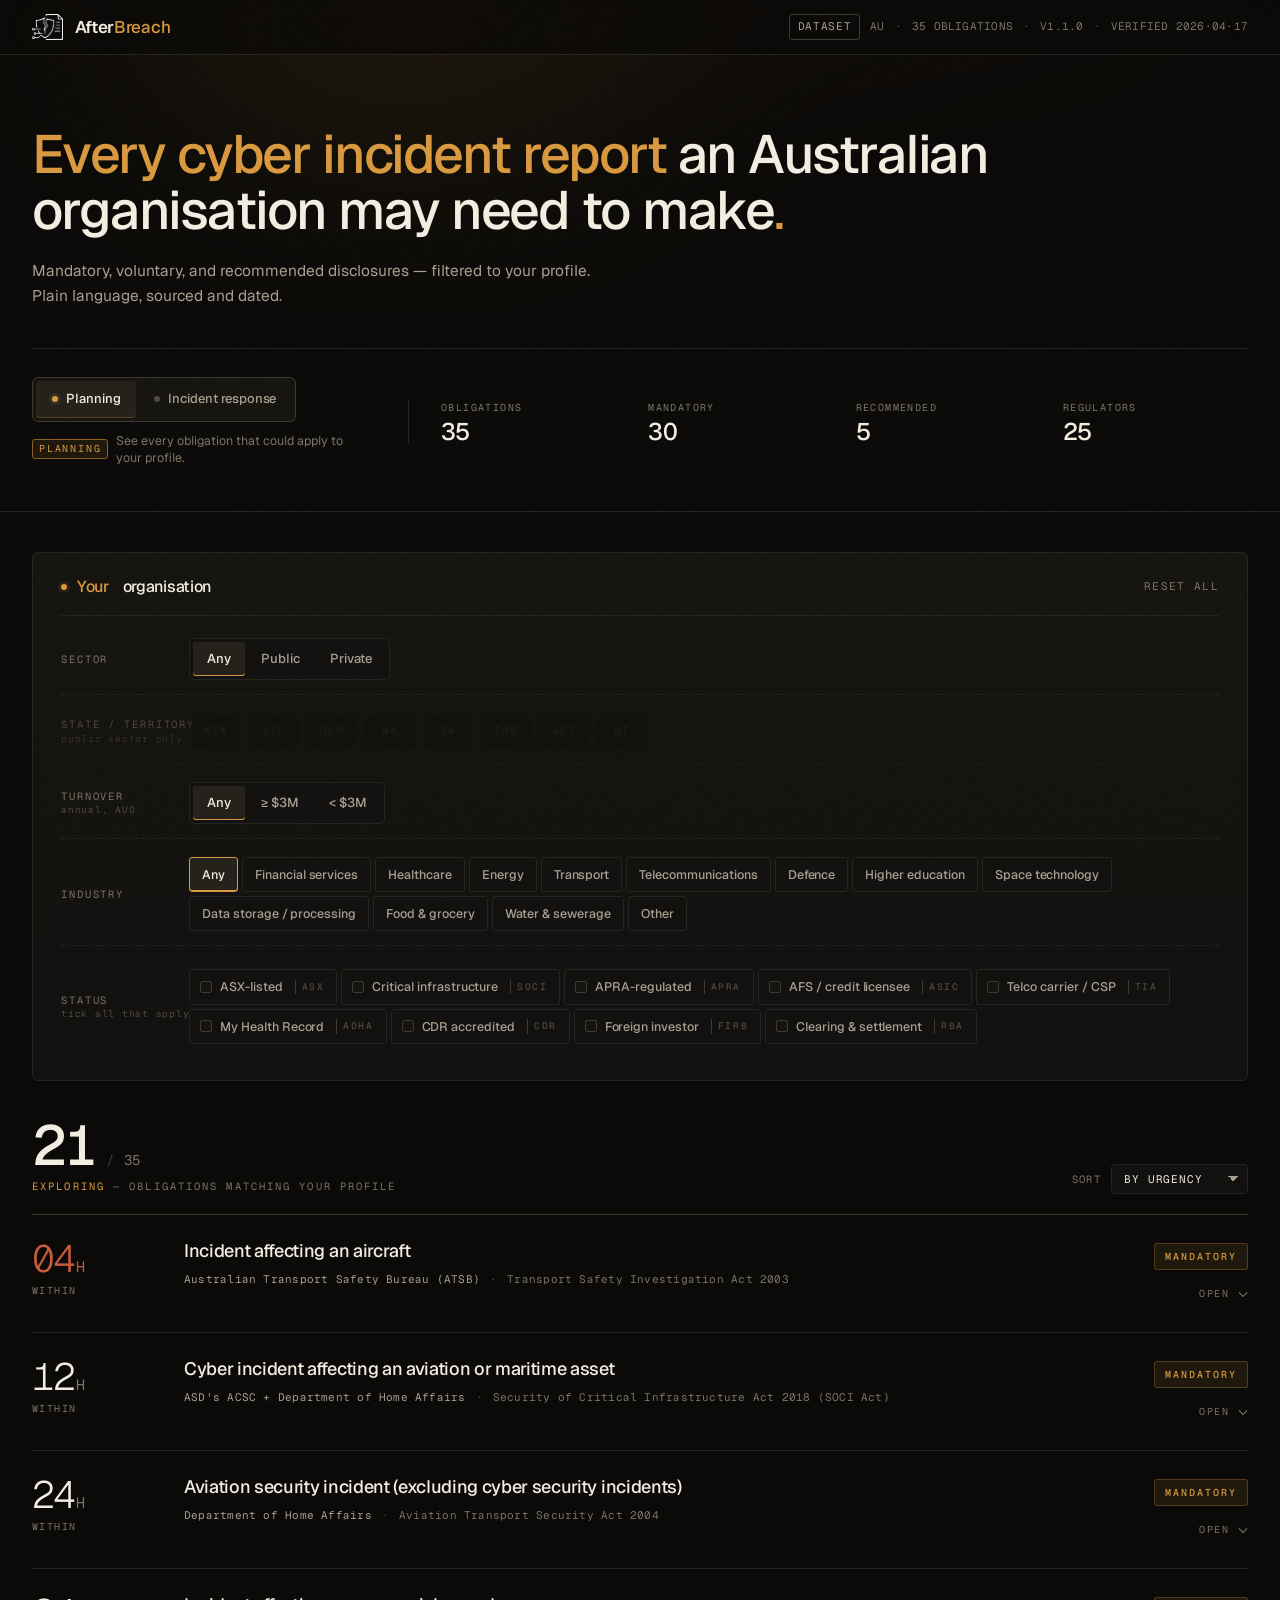
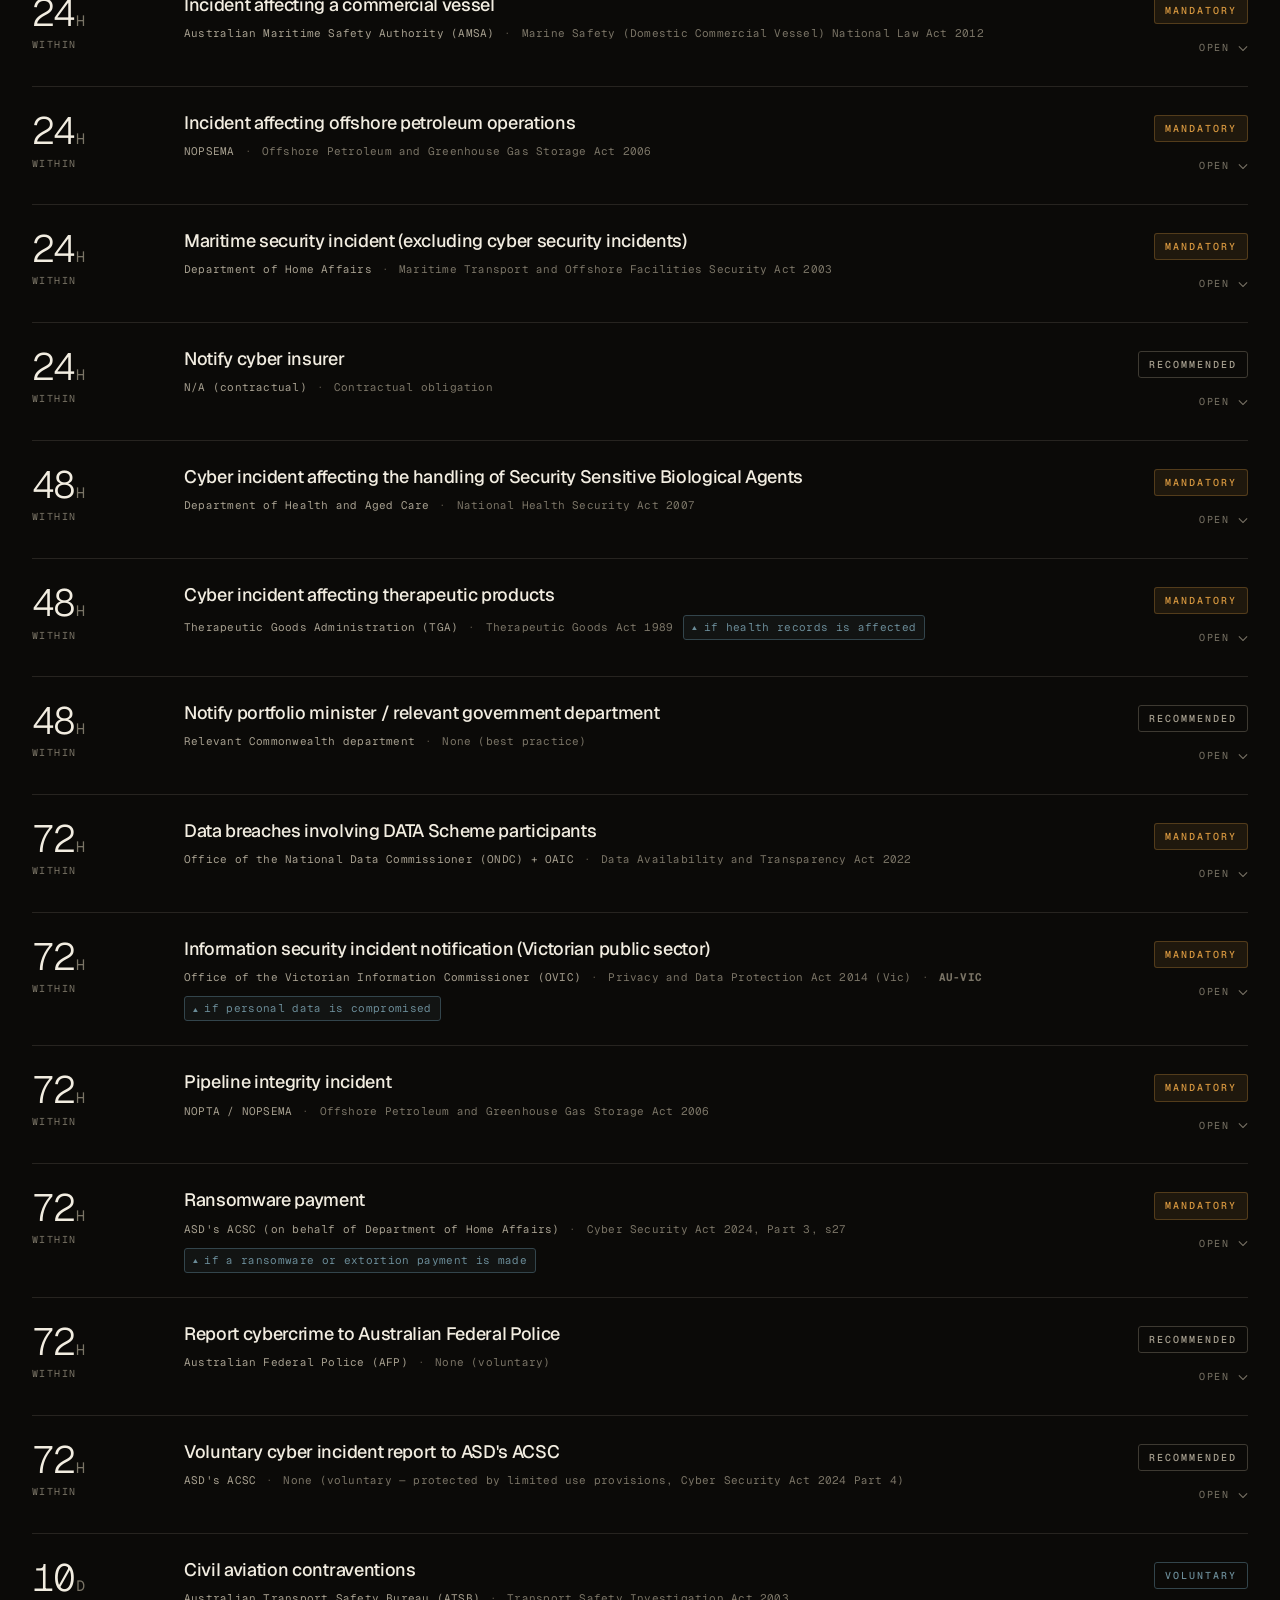
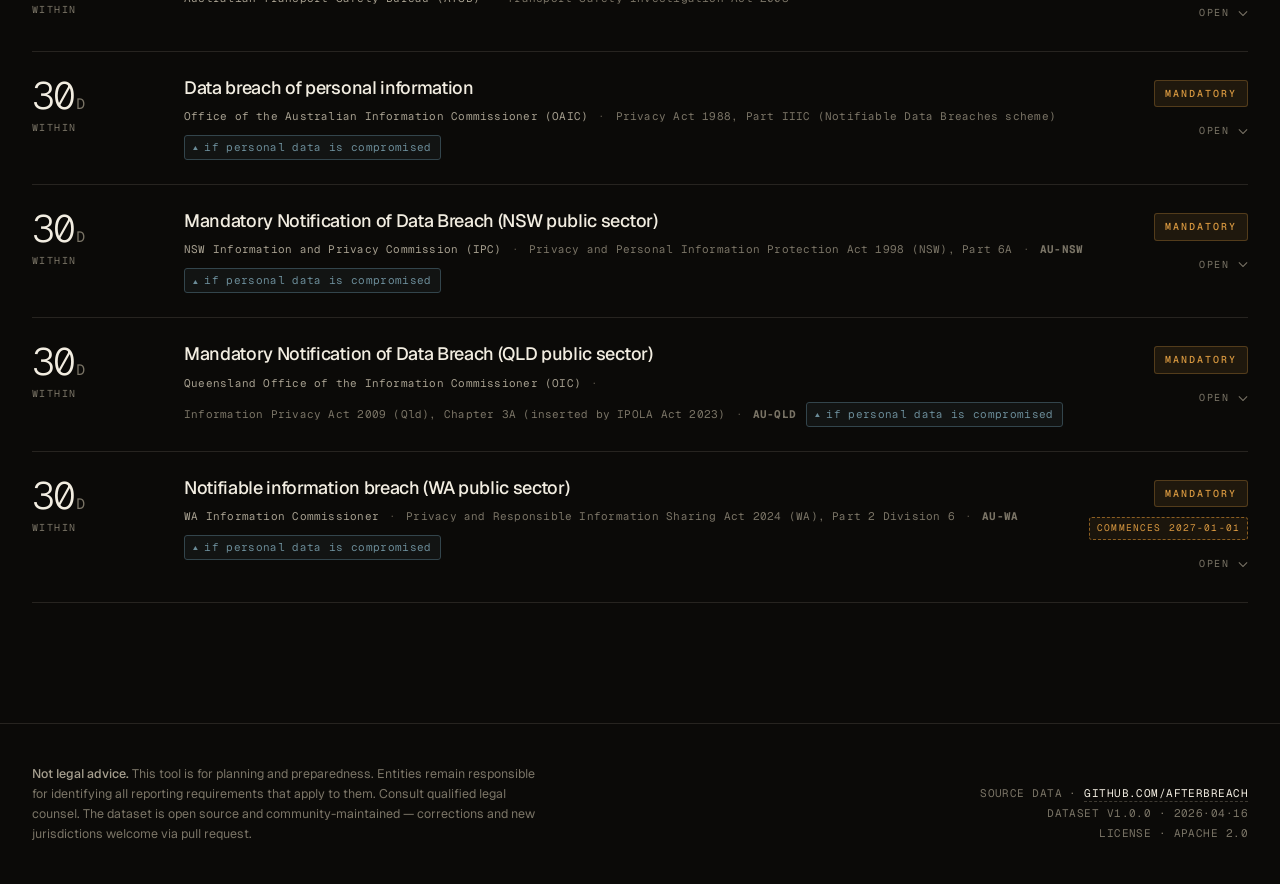
==== web/australia/index.html @ 57d8c9fa "Restructure web/ for Vercel + route / to /australia - Move tool into web/australia/ — first jurisdic" ====
<!DOCTYPE html>
<html lang="en-AU">
<head>
    <meta charset="UTF-8">
    <meta name="viewport" content="width=device-width, initial-scale=1, shrink-to-fit=no">
    <meta name="color-scheme" content="dark">
    <title>AfterBreach — Cyber incident reporting obligations (AU)</title>
    <meta name="description" content="Every cyber incident disclosure an Australian organisation may need to make. Mandatory, voluntary, and recommended reporting obligations — filtered to your profile.">

    <link rel="preconnect" href="https://fonts.googleapis.com">
    <link rel="preconnect" href="https://fonts.gstatic.com" crossorigin>
    <link href="https://fonts.googleapis.com/css2?family=Geist:wght@300..700&family=Geist+Mono:wght@300..600&display=swap" rel="stylesheet">
    <link rel="stylesheet" href="styles.css">
</head>
<body>

<div class="atmosphere" aria-hidden="true"></div>
<div class="grain" aria-hidden="true"></div>

<!-- ================= TOPBAR ================= -->
<header class="topbar">
    <div class="topbar-inner">
        <a href="/" class="brand" aria-label="AfterBreach home">
            <img src="../AfterBreach_Logo.svg" alt="" class="brand-mark">
            <span class="brand-word">After<i>Breach</i></span>
        </a>
        <div class="topbar-meta" aria-label="Dataset information">
            <span class="chip">DATASET</span>
            <span>AU</span>
            <span class="dot">·</span>
            <span><span id="topbar-count">—</span> OBLIGATIONS</span>
            <span class="dot">·</span>
            <span id="topbar-version">—</span>
            <span class="dot">·</span>
            <span>VERIFIED <span id="topbar-date">—</span></span>
        </div>
    </div>
</header>

<!-- ================= HERO ================= -->
<section class="hero">
    <div class="hero-inner">
        <h1 class="hero-title">
            <span class="accent">Every cyber incident report</span> an Australian organisation may need to make<span class="full-stop">.</span>
        </h1>

        <p class="hero-sub">
            Mandatory, voluntary, and recommended disclosures — filtered to your profile. Plain language, sourced and dated.
        </p>

        <div class="hero-bar">
            <div class="mode-cluster">
                <div class="mode-toggle" role="tablist" aria-label="Usage mode">
                    <button class="mode-btn is-active" role="tab" aria-selected="true" data-mode="plan">
                        <span class="mode-dot"></span> Planning
                    </button>
                    <button class="mode-btn" role="tab" aria-selected="false" data-mode="incident">
                        <span class="mode-dot"></span> Incident response
                    </button>
                </div>
                <p class="mode-caption" id="mode-caption">
                    <span class="mode-caption-label">Planning</span>
                    <span class="mode-caption-text">See every obligation that could apply to your profile.</span>
                </p>
            </div>

            <dl class="stat-strip">
                <div class="stat">
                    <dt class="stat-label">Obligations</dt>
                    <dd class="stat-value" id="sum-total">—</dd>
                </div>
                <div class="stat">
                    <dt class="stat-label">Mandatory</dt>
                    <dd class="stat-value" id="sum-mandatory">—</dd>
                </div>
                <div class="stat">
                    <dt class="stat-label">Recommended</dt>
                    <dd class="stat-value" id="sum-recommended">—</dd>
                </div>
                <div class="stat">
                    <dt class="stat-label">Regulators</dt>
                    <dd class="stat-value" id="sum-regulators">—</dd>
                </div>
            </dl>
        </div>
    </div>
</section>

<!-- ================= PAGE (selector above, results below) ================= -->
<main class="page">

    <!-- Selector -->
    <section class="selector" aria-label="Organisation profile selector">

        <header class="selector-head">
            <h2 class="selector-title"><span class="accent">Your</span>&nbsp;organisation</h2>
            <button class="reset-link" id="reset-btn" type="button">Reset all</button>
        </header>

        <div class="filter-row" data-filter="sector">
            <div class="filter-label">Sector</div>
            <div class="filter-controls">
                <div class="segmented" role="radiogroup" aria-label="Sector">
                    <button class="seg" data-field="sector" data-value="any" role="radio" aria-checked="true">Any</button>
                    <button class="seg" data-field="sector" data-value="public" role="radio" aria-checked="false">Public</button>
                    <button class="seg" data-field="sector" data-value="private" role="radio" aria-checked="false">Private</button>
                </div>
            </div>
        </div>

        <div class="filter-row" data-filter="state">
            <div class="filter-label">
                State / territory
                <span class="hint">public sector only</span>
            </div>
            <div class="filter-controls">
                <div class="state-chips" role="radiogroup" aria-label="State or territory">
                    <button class="chip-state" data-field="state" data-value="NSW" disabled>NSW</button>
                    <button class="chip-state" data-field="state" data-value="VIC" disabled>VIC</button>
                    <button class="chip-state" data-field="state" data-value="QLD" disabled>QLD</button>
                    <button class="chip-state" data-field="state" data-value="WA"  disabled>WA</button>
                    <button class="chip-state" data-field="state" data-value="SA"  disabled>SA</button>
                    <button class="chip-state" data-field="state" data-value="TAS" disabled>TAS</button>
                    <button class="chip-state" data-field="state" data-value="ACT" disabled>ACT</button>
                    <button class="chip-state" data-field="state" data-value="NT"  disabled>NT</button>
                </div>
            </div>
        </div>

        <div class="filter-row" data-filter="turnover">
            <div class="filter-label">Turnover <span class="hint">annual, AUD</span></div>
            <div class="filter-controls">
                <div class="segmented" role="radiogroup" aria-label="Annual turnover">
                    <button class="seg" data-field="turnover" data-value="any"   role="radio" aria-checked="true">Any</button>
                    <button class="seg" data-field="turnover" data-value="above" role="radio" aria-checked="false">&ge;&nbsp;$3M</button>
                    <button class="seg" data-field="turnover" data-value="below" role="radio" aria-checked="false">&lt;&nbsp;$3M</button>
                </div>
            </div>
        </div>

        <div class="filter-row" data-filter="industry">
            <div class="filter-label">Industry</div>
            <div class="filter-controls">
                <div class="industry-chips" role="radiogroup" aria-label="Industry">
                    <button class="chip-industry is-active" data-field="industry" data-value="all">Any</button>
                    <button class="chip-industry" data-field="industry" data-value="398">Financial services</button>
                    <button class="chip-industry" data-field="industry" data-value="400">Healthcare</button>
                    <button class="chip-industry" data-field="industry" data-value="397">Energy</button>
                    <button class="chip-industry" data-field="industry" data-value="404">Transport</button>
                    <button class="chip-industry" data-field="industry" data-value="403">Telecommunications</button>
                    <button class="chip-industry" data-field="industry" data-value="396">Defence</button>
                    <button class="chip-industry" data-field="industry" data-value="401">Higher education</button>
                    <button class="chip-industry" data-field="industry" data-value="402">Space technology</button>
                    <button class="chip-industry" data-field="industry" data-value="395">Data storage / processing</button>
                    <button class="chip-industry" data-field="industry" data-value="399">Food &amp; grocery</button>
                    <button class="chip-industry" data-field="industry" data-value="405">Water &amp; sewerage</button>
                    <button class="chip-industry" data-field="industry" data-value="406">Other</button>
                </div>
            </div>
        </div>

        <div class="filter-row filter-row-scenario" data-filter="scenario">
            <div class="filter-label">Scenario <span class="hint">what has occurred</span></div>
            <div class="filter-controls">
                <div class="scenario-chips">
                    <label class="scenario-chip">
                        <input type="checkbox" data-scenario="personal-data">
                        <span class="mark" aria-hidden="true"></span>
                        <span>Personal data compromised</span>
                    </label>
                    <label class="scenario-chip">
                        <input type="checkbox" data-scenario="ransom-paid">
                        <span class="mark" aria-hidden="true"></span>
                        <span>Ransom / extortion paid</span>
                    </label>
                    <label class="scenario-chip">
                        <input type="checkbox" data-scenario="health-records">
                        <span class="mark" aria-hidden="true"></span>
                        <span>Health records affected</span>
                    </label>
                    <label class="scenario-chip">
                        <input type="checkbox" data-scenario="critical-ops">
                        <span class="mark" aria-hidden="true"></span>
                        <span>Critical operations disrupted</span>
                    </label>
                    <label class="scenario-chip">
                        <input type="checkbox" data-scenario="material-securities">
                        <span class="mark" aria-hidden="true"></span>
                        <span>Material impact on securities value</span>
                    </label>
                    <label class="scenario-chip">
                        <input type="checkbox" data-scenario="cdr-data">
                        <span class="mark" aria-hidden="true"></span>
                        <span>CDR data affected</span>
                    </label>
                </div>
            </div>
        </div>

        <div class="filter-row" data-filter="status">
            <div class="filter-label">Status <span class="hint">tick all that apply</span></div>
            <div class="filter-controls">
                <div class="flag-chips">
                    <label class="flag-chip">
                        <input type="checkbox" data-flag="asx">
                        <span class="mark" aria-hidden="true"></span>
                        <span>ASX-listed</span>
                        <span class="tag">ASX</span>
                    </label>
                    <label class="flag-chip">
                        <input type="checkbox" data-flag="ci">
                        <span class="mark" aria-hidden="true"></span>
                        <span>Critical infrastructure</span>
                        <span class="tag">SOCI</span>
                    </label>
                    <label class="flag-chip">
                        <input type="checkbox" data-flag="apra">
                        <span class="mark" aria-hidden="true"></span>
                        <span>APRA-regulated</span>
                        <span class="tag">APRA</span>
                    </label>
                    <label class="flag-chip">
                        <input type="checkbox" data-flag="afs">
                        <span class="mark" aria-hidden="true"></span>
                        <span>AFS / credit licensee</span>
                        <span class="tag">ASIC</span>
                    </label>
                    <label class="flag-chip">
                        <input type="checkbox" data-flag="telco">
                        <span class="mark" aria-hidden="true"></span>
                        <span>Telco carrier / CSP</span>
                        <span class="tag">TIA</span>
                    </label>
                    <label class="flag-chip">
                        <input type="checkbox" data-flag="mhr">
                        <span class="mark" aria-hidden="true"></span>
                        <span>My Health Record</span>
                        <span class="tag">ADHA</span>
                    </label>
                    <label class="flag-chip">
                        <input type="checkbox" data-flag="cdr">
                        <span class="mark" aria-hidden="true"></span>
                        <span>CDR accredited</span>
                        <span class="tag">CDR</span>
                    </label>
                    <label class="flag-chip">
                        <input type="checkbox" data-flag="foreign">
                        <span class="mark" aria-hidden="true"></span>
                        <span>Foreign investor</span>
                        <span class="tag">FIRB</span>
                    </label>
                    <label class="flag-chip">
                        <input type="checkbox" data-flag="clearing">
                        <span class="mark" aria-hidden="true"></span>
                        <span>Clearing &amp; settlement</span>
                        <span class="tag">RBA</span>
                    </label>
                </div>
            </div>
        </div>

    </section>

    <!-- Results -->
    <section class="results" aria-live="polite" aria-label="Applicable obligations">

        <header class="results-head">
            <div class="results-count">
                <div class="count-numerals">
                    <span class="count-main" id="count-main">35</span>
                    <span class="count-divider">/</span>
                    <span class="count-total" id="count-total">35</span>
                </div>
                <p class="count-label"><em id="count-mode">Exploring</em> — obligations matching your profile</p>
            </div>
            <div class="results-controls">
                <label>
                    Sort
                    <select id="sort-select">
                        <option value="urgency">By urgency</option>
                        <option value="name">By name</option>
                        <option value="regulator">By regulator</option>
                        <option value="type">By type</option>
                    </select>
                </label>
            </div>
        </header>

        <ol class="obligation-list" id="obligation-list"></ol>

    </section>

</main>

<!-- ================= FOOTER ================= -->
<footer class="footer">
    <div class="footer-inner">
        <p class="footer-disclaimer">
            <strong>Not legal advice.</strong>
            This tool is for planning and preparedness. Entities remain responsible for identifying all reporting
            requirements that apply to them. Consult qualified legal counsel. The dataset is open source and
            community-maintained — corrections and new jurisdictions welcome via pull request.
        </p>
        <div class="footer-meta">
            Source data · <a href="https://github.com/AfterBreach/AfterBreach" target="_blank" rel="noopener">github.com/afterbreach</a><br>
            Dataset v1.0.0 · 2026·04·16<br>
            License · Apache 2.0
        </div>
    </div>
</footer>

<!-- Inline dataset (makes file:// viewing work; replace with fetch in production) -->
<script id="obligations-data" type="application/json">{
  "schema_version": "1.1.0",
  "last_updated": "2026-04-17",
  "jurisdiction_coverage": [
    "AU"
  ],
  "data_provenance": {
    "acsc_portal_obligations": 25,
    "acsc_verified_by_queries": 89,
    "recommended_obligations": 4,
    "state_territory_obligations": 4,
    "additional_commonwealth_obligations": 2,
    "total": 35
  },
  "source_notes": "25 ACSC obligations extracted and verified via 89-query enumeration of the Single Reporting Portal (cyber.gov.au). 4 recommended/best-practice obligations added from legal research. 4 state/territory obligations added (NSW MNDB, QLD MNDB, VIC OVIC, WA PRIS — WA not yet in force, commencing 1 Jan 2027). 2 additional Commonwealth obligations added (APRA CPS 230 operational risk incident and critical operations disruption). State/territory obligations are flagged with 'state_territory' and 'public_sector_only' fields.",
  "disclaimer": "This tool is for planning and preparedness purposes only and does not constitute legal advice. Entities are responsible for identifying all requirements applicable to them. State/territory obligations are not yet included. Consult qualified legal counsel.",
  "sectors": {
    "395": "Data storage or processing",
    "396": "Defence industry",
    "397": "Energy",
    "398": "Financial services and markets",
    "399": "Food and grocery",
    "400": "Health care and medical",
    "401": "Higher education and research",
    "402": "Space technology",
    "403": "Telecommunications",
    "404": "Transport, including aviation and maritime assets",
    "405": "Water and sewerage",
    "406": "Other"
  },
  "entity_types": {
    "392": "ASX-listed",
    "393": "Critical infrastructure",
    "394": "Foreign investors"
  },
  "obligations": [
    {
      "id": "au-asx-continuous-disclosure",
      "jurisdiction": "AU",
      "obligation_name": "Cyber incident materially affecting the price or value of the securities of an ASX-listed entity",
      "obligation_type": "Mandatory",
      "regulator": "Australian Securities Exchange (ASX)",
      "who_applies_to": "Entities listed on the Australian Securities Exchange.",
      "trigger_condition": "Information that a reasonable person would expect to have a material effect on the price or value of securities.",
      "timeframe": "Immediately.",
      "timeframe_sort_hours": 1,
      "how_to_report": {
        "method": "ASX Online (Market Announcements Platform)",
        "url": null,
        "phone": null,
        "email": null
      },
      "legislative_basis": "ASX Listing Rule 3.1; Corporations Act 2001",
      "description": "If you are an ASX-listed listed entity, you must comply with Listing Rule 3.1 that if you become aware of information that a reasonable person would expect to have a material effect on the price or value of your securities, you must immediately tell the Australian Securities Exchange. Immediate disclosure is not required if the information falls within the exception in Listing Rule 3.1A. * Entities listed on markets other than ASX should consult the relevant guidance material for those markets.",
      "penalty": null,
      "learn_more_links": [
        {
          "text": "Understand how to meet your continuous disclosure requirements",
          "url": "https://www.asx.com.au/content/dam/asx/rules-guidance-notes-waivers/asx-listing-rules/rules/Chapter03.pdf"
        },
        {
          "text": "Further guidance on the continuous disclosure requirement",
          "url": "https://www.asx.com.au/documents/rules/Guidance_Note_8.pdf"
        }
      ],
      "applies_to_sectors": [
        "all"
      ],
      "applies_to_entity_types": [
        "392"
      ],
      "requires_ransom_payment": false,
      "acsc_hash": "e737e3ad81bd",
      "last_verified": "2026-04-16",
      "source": "ACSC Single Reporting Portal (verified by 89-query enumeration)",
      "applies_to_flags": [],
      "scenarios": [
        "material-securities"
      ],
      "turnover_min_aud": null
    },
    {
      "id": "au-aircraft-incident",
      "jurisdiction": "AU",
      "obligation_name": "Incident affecting an aircraft",
      "obligation_type": "Mandatory",
      "regulator": "Australian Transport Safety Bureau (ATSB)",
      "who_applies_to": "Responsible persons.",
      "trigger_condition": "Aviation accidents or incidents.",
      "timeframe": "As soon as practicable for ‘immediately reportable’ matters Within 72 hours for ‘routine reportable’ matters.",
      "timeframe_sort_hours": 4,
      "how_to_report": {
        "method": "Phone (immediately reportable) or online form (routine)",
        "url": "https://www.atsb.gov.au/mandatory",
        "phone": "1800 011 034 / +61 2 6230 4470",
        "email": null
      },
      "legislative_basis": "Transport Safety Investigation Act 2003",
      "description": "The Australian Transport Safety Bureau’s safety occurrence reporting scheme sets out the requirements for notifying of aviation accidents or incidents. You must call the Australian Transport Safety Bureau for immediately reportable matters. For routine reportable matters, you can report to the Australian Transport Safety Bureau through their online form.",
      "penalty": null,
      "learn_more_links": [
        {
          "text": "Call the ATSB on 1800 011 034 (toll-free, 24 hour)",
          "url": "tel:1800011034"
        },
        {
          "text": "Call the ATSB on +61 2 6230 4470 if outside Australia",
          "url": "tel:+61262304470"
        },
        {
          "text": "Learn more about aviation industry reporting",
          "url": "https://www.atsb.gov.au/aviation-reporting-requirements"
        }
      ],
      "applies_to_sectors": [
        "404"
      ],
      "applies_to_entity_types": [],
      "requires_ransom_payment": false,
      "acsc_hash": "a73bcf4500c3",
      "last_verified": "2026-04-16",
      "source": "ACSC Single Reporting Portal (verified by 89-query enumeration)",
      "applies_to_flags": [],
      "scenarios": [],
      "turnover_min_aud": null
    },
    {
      "id": "au-soci-ci-incident",
      "jurisdiction": "AU",
      "obligation_name": "Cyber incident affecting a critical infrastructure asset",
      "obligation_type": "Mandatory",
      "regulator": "Department of Home Affairs (via ASD's ACSC)",
      "who_applies_to": "Entities responsible for critical infrastructure assets.",
      "trigger_condition": "Significant or relevant impact on a critical infrastructure asset from a cyber security incident.",
      "timeframe": "For a ‘significant impact’ within 12 hours of becoming aware of the incident. For a ‘relevant impact’ within 72 hours of becoming aware of the incident.",
      "timeframe_sort_hours": 12,
      "how_to_report": {
        "method": "Online form or verbal (follow-up in writing required)",
        "url": "https://www.cyber.gov.au/report-and-recover/report/report-a-cyber-security-incident",
        "phone": "1300 292 371",
        "email": null
      },
      "legislative_basis": "Security of Critical Infrastructure Act 2018 (SOCI Act), s30BC & s30BD",
      "description": "You must report a cyber-security incident to the Department of Home Affairs. ASD’s ACSC host the reporting portal via cyber.gov.au and will engage with you on the technical details of the incident, while the Department of Home Affairs will engage for their regulatory functions. The report must either be made electronically through the Australian Signals Directorate’s Australian Cyber Security Centre or verbally. If the initial report was verbal, a written record must be provided within 84 hours for a ‘significant impact’ or within 48 hours of the verbal report being given for a ‘relevant impact’. If you have received an INC number from ASD’s ACSC you may have already completed this reporting requirement.",
      "penalty": "Civil penalty for non-compliance under SOCI Act",
      "learn_more_links": [
        {
          "text": "Learn more about cyber incident reporting for critical infrastructure assets",
          "url": "entity:node/2111"
        },
        {
          "text": "Further guidance on the Mandatory Cyber Incident Reporting Scheme",
          "url": "https://www.cisc.gov.au/resources-subsite/Documents/mcir-guidance.pdf"
        }
      ],
      "applies_to_sectors": [
        "all"
      ],
      "applies_to_entity_types": [
        "393"
      ],
      "requires_ransom_payment": false,
      "acsc_hash": "5ccec483bec7",
      "last_verified": "2026-04-16",
      "source": "ACSC Single Reporting Portal (verified by 89-query enumeration)",
      "applies_to_flags": [],
      "scenarios": [
        "critical-ops"
      ],
      "turnover_min_aud": null
    },
    {
      "id": "au-aviation-maritime-cyber",
      "jurisdiction": "AU",
      "obligation_name": "Cyber incident affecting an aviation or maritime asset",
      "obligation_type": "Mandatory",
      "regulator": "ASD's ACSC + Department of Home Affairs",
      "who_applies_to": "Aviation, maritime and offshore industry participants.",
      "trigger_condition": "Significant or relevant impact from a cyber incident on an aviation or maritime asset.",
      "timeframe": "A ‘significant impact’ must be reported within 12 hours, and a ‘relevant impact’ must be reported within 72 hours of the industry participant becoming aware of the incident.",
      "timeframe_sort_hours": 12,
      "how_to_report": {
        "method": "Online form (with consent to share with Home Affairs)",
        "url": "https://www.cyber.gov.au/report-and-recover/report",
        "phone": "1300 292 371",
        "email": null
      },
      "legislative_basis": "Security of Critical Infrastructure Act 2018 (SOCI Act)",
      "description": "You must report a cyber-security incident to both the ASD’s ACSC and the Department of Home Affairs. You can submit a report electronically through the ASD’s ACSC and provide consent for that report to be shared with the Department of Home Affairs. If you do not provide your consent, you will need to make a separate report to the Department of Home Affairs. If you have received an INC number from ASD's ACSC you may have already completed this reporting requirement.",
      "penalty": null,
      "learn_more_links": [
        {
          "text": "Learn more about aviation security reporting",
          "url": "https://www.cisc.gov.au/information-for-your-industry/transport/aviation"
        },
        {
          "text": "Learn more about maritime security reporting",
          "url": "https://www.cisc.gov.au/information-for-your-industry/transport/maritime/report-security-incident"
        }
      ],
      "applies_to_sectors": [
        "404"
      ],
      "applies_to_entity_types": [],
      "requires_ransom_payment": false,
      "acsc_hash": "0a94566fc4df",
      "last_verified": "2026-04-16",
      "source": "ACSC Single Reporting Portal (verified by 89-query enumeration)",
      "applies_to_flags": [],
      "scenarios": [],
      "turnover_min_aud": null
    },
    {
      "id": "au-telco-cyber",
      "jurisdiction": "AU",
      "obligation_name": "Cyber incidents affecting telecommunications carriers & eligible carriage service providers",
      "obligation_type": "Mandatory",
      "regulator": "Department of Home Affairs (via ASD's ACSC)",
      "who_applies_to": "Persons who hold a telecommunications carrier licence or carriage service providers.",
      "trigger_condition": "Significant or relevant impact from a cyber incident on telecommunications infrastructure.",
      "timeframe": "For a ‘significant impact’ within 12 hours of becoming aware of the incident. For a ‘relevant impact’ within 72 hours of becoming aware of the incident.",
      "timeframe_sort_hours": 12,
      "how_to_report": {
        "method": "Online form or verbal",
        "url": "https://www.cyber.gov.au/report-and-recover/report",
        "phone": "1300 292 371",
        "email": null
      },
      "legislative_basis": "Telecommunications Act 1997; Telecommunications (CSP—Security Information) Determination 2022",
      "description": "You must report a cyber security incident to the Department of Home Affairs. The report must either be made electronically through the Australian Signals Directorate’s Australian Cyber Security Centre or verbally. If the initial report was verbal, a written record must be provided within 84 hours for a ‘significant impact’ or within 48 hours of the verbal report being given for a ‘relevant impact’.",
      "penalty": null,
      "learn_more_links": [
        {
          "text": "Learn more about cyber incident reporting for critical infrastructure assets",
          "url": "entity:node/2111"
        },
        {
          "text": "Further guidance on the Mandatory Cyber Incident Reporting Scheme",
          "url": "https://www.cisc.gov.au/resources-contact-information-subsite/Documents/mcir-guidance.pdf"
        }
      ],
      "applies_to_sectors": [
        "403"
      ],
      "applies_to_entity_types": [],
      "requires_ransom_payment": false,
      "acsc_hash": "95fd140f7186",
      "last_verified": "2026-04-16",
      "source": "ACSC Single Reporting Portal (verified by 89-query enumeration)",
      "applies_to_flags": [
        "telco"
      ],
      "scenarios": [],
      "turnover_min_aud": null
    },
    {
      "id": "au-aviation-security",
      "jurisdiction": "AU",
      "obligation_name": "Aviation security incident (excluding cyber security incidents)",
      "obligation_type": "Mandatory",
      "regulator": "Department of Home Affairs",
      "who_applies_to": "See below.",
      "trigger_condition": "Act or threat of unlawful interference with aviation.",
      "timeframe": "As soon as possible within 24 hours of becoming aware of the incident.",
      "timeframe_sort_hours": 24,
      "how_to_report": {
        "method": "Online form",
        "url": "https://www.homeaffairs.gov.au/help-and-support/departmental-forms/online-forms/aviation-security-incident-report",
        "phone": null,
        "email": null
      },
      "legislative_basis": "Aviation Transport Security Act 2004",
      "description": "You must report an aviation security incident which is an act of unlawful interference or a threat of unlawful interference with aviation. The Department of Home Affairs encourages reporting of all aviation incidents to improve understanding of the aviation security environment, identify emerging risks, and ensure industry participants are proactively managing security. For further information on the meaning of ‘unlawful interference’, refer to:https://www.legislation.gov.au/C2004A01242/latest/text",
      "penalty": null,
      "learn_more_links": [
        {
          "text": "Learn more about aviation security reporting",
          "url": "https://www.cisc.gov.au/information-for-your-industry/transport/aviation"
        }
      ],
      "applies_to_sectors": [
        "404"
      ],
      "applies_to_entity_types": [],
      "requires_ransom_payment": false,
      "acsc_hash": "0386cc814492",
      "last_verified": "2026-04-16",
      "source": "ACSC Single Reporting Portal (verified by 89-query enumeration)",
      "applies_to_flags": [],
      "scenarios": [],
      "turnover_min_aud": null
    },
    {
      "id": "au-rba-financial-stability",
      "jurisdiction": "AU",
      "obligation_name": "Breaches in Financial Stability Standards for Central Counterparties and Securities Settlement Facilities",
      "obligation_type": "Mandatory",
      "regulator": "Reserve Bank of Australia (RBA)",
      "who_applies_to": "Holders of an Australian Clearing and Settlement Facility Licence.",
      "trigger_condition": "Events or changes materially impacting risk management or operations.",
      "timeframe": "As soon as reasonably practicable.",
      "timeframe_sort_hours": 24,
      "how_to_report": {
        "method": "Direct notification (per RBA arrangements)",
        "url": null,
        "phone": null,
        "email": null
      },
      "legislative_basis": "Corporations Act 2001; Financial Stability Standards (Standard 21)",
      "description": "You must notify the Reserve Bank of Australia of any events or changes to your operations or circumstances that may materially impact your management of risks or ability to continue operations. Oral notification to the Reserve Bank of Australia may be appropriate, particularly in circumstances where timely communication is needed. In practice, this should be followed by notification in writing. Report to the RBA, per your assistance and notification arrangements.",
      "penalty": null,
      "learn_more_links": [
        {
          "text": "Learn more about reporting under the Financial Stability Standards",
          "url": "https://www.rba.gov.au/payments-and-infrastructure/financial-market-infrastructure/clearing-and-settlement-facilities/standards/central-counterparties/2012/standard-21.html"
        }
      ],
      "applies_to_sectors": [
        "398"
      ],
      "applies_to_entity_types": [],
      "requires_ransom_payment": false,
      "acsc_hash": "87b04b94b14a",
      "last_verified": "2026-04-16",
      "source": "ACSC Single Reporting Portal (verified by 89-query enumeration)",
      "applies_to_flags": [
        "clearing"
      ],
      "scenarios": [],
      "turnover_min_aud": null
    },
    {
      "id": "au-commercial-vessel",
      "jurisdiction": "AU",
      "obligation_name": "Incident affecting a commercial vessel",
      "obligation_type": "Mandatory",
      "regulator": "Australian Maritime Safety Authority (AMSA)",
      "who_applies_to": "Owner and master of a commercial vessel.",
      "trigger_condition": "Any event that endangers, or could endanger, safety of vessels or persons.",
      "timeframe": "As soon as reasonably possible after becoming aware of the incident.",
      "timeframe_sort_hours": 24,
      "how_to_report": {
        "method": "Online form",
        "url": "https://www.amsa.gov.au/vessels-operators/incident-reporting/incident-alert-form-18",
        "phone": null,
        "email": null
      },
      "legislative_basis": "Marine Safety (Domestic Commercial Vessel) National Law Act 2012",
      "description": "You must report marine incidents to AMSA. This includes any event that endangers, or if not corrected could endanger, the safety of vessels or persons.",
      "penalty": null,
      "learn_more_links": [
        {
          "text": "Learn more about reporting to the Australian Maritime Safety Authority",
          "url": "https://www.amsa.gov.au/marine-incident-reporting/how-report-incident"
        },
        {
          "text": "Learn more about maritime incident reporting",
          "url": "https://www.amsa.gov.au/marine-incident-reporting-0"
        }
      ],
      "applies_to_sectors": [
        "404"
      ],
      "applies_to_entity_types": [],
      "requires_ransom_payment": false,
      "acsc_hash": "6d03e3b620e8",
      "last_verified": "2026-04-16",
      "source": "ACSC Single Reporting Portal (verified by 89-query enumeration)",
      "applies_to_flags": [],
      "scenarios": [],
      "turnover_min_aud": null
    },
    {
      "id": "au-offshore-petroleum",
      "jurisdiction": "AU",
      "obligation_name": "Incident affecting offshore petroleum operations",
      "obligation_type": "Mandatory",
      "regulator": "NOPSEMA",
      "who_applies_to": "Titleholders of an offshore well.",
      "trigger_condition": "Cyber incident affecting safety, well/pipeline integrity, or the environment.",
      "timeframe": "As soon as practicable.",
      "timeframe_sort_hours": 24,
      "how_to_report": {
        "method": "Phone",
        "url": null,
        "phone": "1300 674 472",
        "email": null
      },
      "legislative_basis": "Offshore Petroleum and Greenhouse Gas Storage Act 2006",
      "description": "You must notify the National Offshore Petroleum Safety and Environmental Management Authority where a cyber security incident occurs which affects the safety of persons, integrity of wells and pipelines, or the environment in offshore energy.",
      "penalty": null,
      "learn_more_links": [
        {
          "text": "Learn more about reporting to the National Offshore Petroleum Safety and Environmental Management Authority",
          "url": "https://www.nopsema.gov.au/offshore-industry/report-incident"
        },
        {
          "text": "For incidents within WA State Inland waters, review the notification obligations at the relevant WA Government agency",
          "url": "https://www.dmp.wa.gov.au/Safety/Reporting-an-accident-or-9994.aspx#:~:text=The%20occurrence%20report%20form%20is%20used%20to%20report,submission%20of%20the%20report.%20Lodging%20an%20occurrence%20report"
        }
      ],
      "applies_to_sectors": [
        "397"
      ],
      "applies_to_entity_types": [],
      "requires_ransom_payment": false,
      "acsc_hash": "8eabdeb47528",
      "last_verified": "2026-04-16",
      "source": "ACSC Single Reporting Portal (verified by 89-query enumeration)",
      "applies_to_flags": [],
      "scenarios": [],
      "turnover_min_aud": null
    },
    {
      "id": "au-maritime-security",
      "jurisdiction": "AU",
      "obligation_name": "Maritime security incident (excluding cyber security incidents)",
      "obligation_type": "Mandatory",
      "regulator": "Department of Home Affairs",
      "who_applies_to": "See below.",
      "trigger_condition": "Act or threat of unlawful interference with maritime transport or offshore facilities.",
      "timeframe": "As soon as possible within 24 hours of becoming aware of the incident.",
      "timeframe_sort_hours": 24,
      "how_to_report": {
        "method": "Online form",
        "url": "https://www.homeaffairs.gov.au/help-and-support/departmental-forms/online-forms/maritime-security-incident-report-form",
        "phone": null,
        "email": null
      },
      "legislative_basis": "Maritime Transport and Offshore Facilities Security Act 2003",
      "description": "You must report a maritime security incident which is an act of unlawful interference or a threat of unlawful interference with maritime transport or offshore facilities. The Department of Home Affairs encourages reporting of all maritime incidents to improve understanding of the maritime security environment, identify emerging risks, and ensure industry participants are proactively managing security. For further information on the meaning of ‘unlawful interference’, refer to:Maritime Transport and Offshore Facilities Security Act 2003 - Federal Register of Legislation",
      "penalty": null,
      "learn_more_links": [
        {
          "text": "Learn more about maritime security reporting",
          "url": "https://www.cisc.gov.au/information-for-your-industry/transport/maritime/report-security-incident"
        }
      ],
      "applies_to_sectors": [
        "404"
      ],
      "applies_to_entity_types": [],
      "requires_ransom_payment": false,
      "acsc_hash": "afdf54b2331c",
      "last_verified": "2026-04-16",
      "source": "ACSC Single Reporting Portal (verified by 89-query enumeration)",
      "applies_to_flags": [],
      "scenarios": [],
      "turnover_min_aud": null
    },
    {
      "id": "au-cyber-insurer",
      "jurisdiction": "AU",
      "obligation_name": "Notify cyber insurer",
      "obligation_type": "Recommended",
      "regulator": "N/A (contractual)",
      "who_applies_to": "All organisations with cyber insurance policies.",
      "trigger_condition": "Any cyber incident that may give rise to a claim.",
      "timeframe": "As soon as practicable (check policy terms).",
      "timeframe_sort_hours": 24,
      "how_to_report": {
        "method": "Per insurance policy terms",
        "url": null,
        "phone": null,
        "email": null
      },
      "legislative_basis": "Contractual obligation",
      "description": "Most cyber insurance policies require timely notification as a condition of coverage. Failure to notify promptly may void or limit coverage.",
      "penalty": null,
      "learn_more_links": [],
      "applies_to_sectors": [
        "all"
      ],
      "applies_to_entity_types": [],
      "requires_ransom_payment": false,
      "acsc_hash": null,
      "last_verified": "2026-04-16",
      "source": "Best Practice",
      "applies_to_flags": [],
      "scenarios": [],
      "turnover_min_aud": null
    },
    {
      "id": "au-apra-cps230-critical-disruption",
      "jurisdiction": "AU",
      "obligation_name": "Critical operations disruption beyond tolerance (APRA CPS 230)",
      "obligation_type": "Mandatory",
      "regulator": "Australian Prudential Regulation Authority (APRA)",
      "who_applies_to": "All APRA-regulated entities (banks, insurers, superannuation funds).",
      "trigger_condition": "Disruption to a critical operation that exceeds the entity's board-approved tolerance levels (maximum acceptable downtime, data loss, or minimum service levels during disruption). Critical operations include payments processing, deposit-taking, claims processing, investment management, and customer enquiries.",
      "timeframe": "As soon as possible, not later than 24 hours.",
      "timeframe_sort_hours": 24,
      "how_to_report": {
        "method": "APRA notification",
        "url": "https://apra.au1.qualtrics.com/jfe/form/SV_5cL51HPlmtGWr8V",
        "phone": null,
        "email": null
      },
      "legislative_basis": "APRA Prudential Standard CPS 230 Operational Risk Management (in force 1 July 2025)",
      "description": "APRA-regulated entities must notify APRA within 24 hours if a disruption to a critical operation exceeds the entity's tolerance levels. This is separate from and more urgent than the 72-hour operational risk incident notification. Critical operations are core business services that, if disrupted, could have a material adverse impact on depositors, policyholders, beneficiaries, customers, or the entity's role in the financial system.",
      "penalty": "APRA enforcement action including infringement notices, directions, enforceable undertakings, licensing conditions.",
      "learn_more_links": [
        {
          "text": "CPS 230 standard",
          "url": "https://handbook.apra.gov.au/standard/cps-230"
        }
      ],
      "applies_to_sectors": [
        "398"
      ],
      "applies_to_entity_types": [],
      "requires_ransom_payment": false,
      "acsc_hash": null,
      "last_verified": "2026-04-16",
      "source": "APRA Prudential Standard CPS 230",
      "applies_to_flags": [
        "apra"
      ],
      "scenarios": [
        "critical-ops"
      ],
      "turnover_min_aud": null
    },
    {
      "id": "au-foreign-investment",
      "jurisdiction": "AU",
      "obligation_name": "Cyber incident affecting a foreign investment",
      "obligation_type": "Mandatory",
      "regulator": "Department of the Treasury",
      "who_applies_to": "Foreign persons with a no objection notification or exemption certificate, with the relevant conditions imposed.",
      "trigger_condition": "Any cyber security incident affecting the foreign investment.",
      "timeframe": "As soon as practicable.",
      "timeframe_sort_hours": 48,
      "how_to_report": {
        "method": "Email",
        "url": null,
        "phone": null,
        "email": "ForeignInvestmentCompliance@treasury.gov.au"
      },
      "legislative_basis": "Foreign Acquisitions and Takeovers Act 1975",
      "description": "As part of your no objection notification or exemption certificate, you must produce records or reports of cyber security incidents to the Department of the Treasury.",
      "penalty": null,
      "learn_more_links": [
        {
          "text": "Learn more about foreign investment privacy",
          "url": "https://foreigninvestment.gov.au/privacy"
        }
      ],
      "applies_to_sectors": [
        "all"
      ],
      "applies_to_entity_types": [
        "394"
      ],
      "requires_ransom_payment": false,
      "acsc_hash": "d2481a7150e0",
      "last_verified": "2026-04-16",
      "source": "ACSC Single Reporting Portal (verified by 89-query enumeration)",
      "applies_to_flags": [],
      "scenarios": [],
      "turnover_min_aud": null
    },
    {
      "id": "au-ssba-cyber",
      "jurisdiction": "AU",
      "obligation_name": "Cyber incident affecting the handling of Security Sensitive Biological Agents",
      "obligation_type": "Mandatory",
      "regulator": "Department of Health and Aged Care",
      "who_applies_to": "Entities registered with the Security Sensitive Biological Agents Regulatory Scheme.",
      "trigger_condition": "Cyber incident enabling unauthorised access, loss, theft, or release of SSBAs.",
      "timeframe": "Within 2 business days of becoming aware of the incident. If required, you must also report to the police within 24 hours of becoming aware of the incident.",
      "timeframe_sort_hours": 48,
      "how_to_report": {
        "method": "Online form",
        "url": "https://www.health.gov.au/resources/publications/ssba-form-incident-report?language=en",
        "phone": null,
        "email": null
      },
      "legislative_basis": "National Health Security Act 2007",
      "description": "You must report to the interim Australian Centre for Disease Control, in the Department of Health and Aged Care reportable events that relate to unauthorised access, loss, theft, accidental release, or a person becoming affected by a Security Sensitive Biological Agent. If a cyber incident enabled any such reportable event, you must include those details in the incident report. In addition, some incidents must be reported to law enforcement.",
      "penalty": null,
      "learn_more_links": [
        {
          "text": "Learn more about the Security Sensitive Biological Agents Regulatory Scheme",
          "url": "https://www.health.gov.au/our-work/ssba-regulatory-scheme"
        }
      ],
      "applies_to_sectors": [
        "400"
      ],
      "applies_to_entity_types": [],
      "requires_ransom_payment": false,
      "acsc_hash": "97ddc5f56782",
      "last_verified": "2026-04-16",
      "source": "ACSC Single Reporting Portal (verified by 89-query enumeration)",
      "applies_to_flags": [],
      "scenarios": [],
      "turnover_min_aud": null
    },
    {
      "id": "au-tga-therapeutic",
      "jurisdiction": "AU",
      "obligation_name": "Cyber incident affecting therapeutic products",
      "obligation_type": "Mandatory",
      "regulator": "Therapeutic Goods Administration (TGA)",
      "who_applies_to": "Therapeutic goods sponsors and manufacturers.",
      "trigger_condition": "Medical device impacted by cyber security issue affecting health/safety.",
      "timeframe": "Within 48 hours to 30 days of becoming aware of the incident, based on severity.",
      "timeframe_sort_hours": 48,
      "how_to_report": {
        "method": "Online form",
        "url": "https://www.tga.gov.au/report-medical-device-incident-sponsors-and-manufacturers",
        "phone": null,
        "email": null
      },
      "legislative_basis": "Therapeutic Goods Act 1989",
      "description": "If you are the sponsor of the medical device, you must notify the Therapeutic Goods Administration after becoming aware of a medical device that appears to be impacted or have been impacted by a cyber security issue and could directly impact health and safety. If you are a user, you may choose to report as soon you become aware of a medical device that appears to be impacted or have been impacted by a cyber security issue and could directly impact health and safety.",
      "penalty": null,
      "learn_more_links": [
        {
          "text": "Learn more about medical device incident reporting",
          "url": "https://www.tga.gov.au/resources/resource/guidance/adverse-event-reporting"
        },
        {
          "text": "Further guidance on medical device cyber security for sponsors and manufacturers",
          "url": "https://www.tga.gov.au/how-we-regulate/manufacturing/medical-devices/manufacturer-guidance-specific-types-medical-devices/regulation-software-based-medical-devices/medical-device-cyber-security-guidance-industry"
        },
        {
          "text": "Further guidance on medical device cyber security for consumers",
          "url": "https://www.tga.gov.au/safety/safety/medical-device-cyber-security-consumer-information"
        }
      ],
      "applies_to_sectors": [
        "400"
      ],
      "applies_to_entity_types": [],
      "requires_ransom_payment": false,
      "acsc_hash": "449e49a50cd6",
      "last_verified": "2026-04-16",
      "source": "ACSC Single Reporting Portal (verified by 89-query enumeration)",
      "applies_to_flags": [],
      "scenarios": [
        "health-records"
      ],
      "turnover_min_aud": null
    },
    {
      "id": "au-portfolio-minister",
      "jurisdiction": "AU",
      "obligation_name": "Notify portfolio minister / relevant government department",
      "obligation_type": "Recommended",
      "regulator": "Relevant Commonwealth department",
      "who_applies_to": "All organisations experiencing a significant cyber incident.",
      "trigger_condition": "Significant cyber incident with potential public interest implications.",
      "timeframe": "As soon as practicable after initial containment.",
      "timeframe_sort_hours": 48,
      "how_to_report": {
        "method": "Direct contact (varies by portfolio)",
        "url": null,
        "phone": null,
        "email": null
      },
      "legislative_basis": "None (best practice)",
      "description": "For significant incidents, proactive notification of the relevant portfolio minister or government department is considered best practice.",
      "penalty": null,
      "learn_more_links": [],
      "applies_to_sectors": [
        "all"
      ],
      "applies_to_entity_types": [],
      "requires_ransom_payment": false,
      "acsc_hash": null,
      "last_verified": "2026-04-16",
      "source": "Best Practice",
      "applies_to_flags": [],
      "scenarios": [],
      "turnover_min_aud": null
    },
    {
      "id": "au-cdr-security",
      "jurisdiction": "AU",
      "obligation_name": "Consumer Data Right information security incident",
      "obligation_type": "Mandatory",
      "regulator": "OAIC + ASD's ACSC",
      "who_applies_to": "Accredited Data Recipients under the Consumer Data Right.",
      "trigger_condition": "Cyber incident leading to a breach of CDR data.",
      "timeframe": "As soon as practicable if assessed to be an eligible data breach of CDR data.",
      "timeframe_sort_hours": 72,
      "how_to_report": {
        "method": "Online form (dual report to OAIC and ACSC)",
        "url": "https://www.oaic.gov.au/privacy/notifiable-data-breaches/report-a-data-breach",
        "phone": null,
        "email": null
      },
      "legislative_basis": "Competition and Consumer Act 2010 (CDR Rules); Privacy Act 1988",
      "description": "All data breaches of Consumer Data Right Information fall under the Notifiable Data Breaches scheme, which requires that you notify affected CDR consumers and the Office of the Australian Information Commissioner of eligible data breaches. A breach is eligible if it is likely to result in serious harm to a CDR consumer whose CDR data is involved. Where a cyber incident lead to a breach of Consumer Data Right information, you must also report to the Australian Signals Directorate’s Australian Cyber Security Centre as soon as practicable once aware of the security incident.",
      "penalty": null,
      "learn_more_links": [
        {
          "text": "Understand how to notify consumers",
          "url": "https://www.oaic.gov.au/privacy/privacy-guidance-for-organisations-and-government-agencies/preventing-preparing-for-and-responding-to-data-breaches/data-breach-preparation-and-response/part-4-notifiable-data-breach-ndb-scheme#how-do-i-notify-and-what-do-i-need-to-say"
        },
        {
          "text": "Learn more about preparing for and responding to cyber incidents involving CDR data",
          "url": "https://www.oaic.gov.au/consumer-data-right/consumer-data-right-guidance-for-business/guidance-for-entities-handling-cdr-data-on-preparing-for-and-responding-to-cyber-incidents-involving-cdr-data"
        },
        {
          "text": "Learn more about the Consumer Data Right regulation",
          "url": "https://www.oaic.gov.au/consumer-data-right/consumer-data-right-legislation,-regulation-and-definitions/consumer-data-right-regulation"
        }
      ],
      "applies_to_sectors": [
        "all"
      ],
      "applies_to_entity_types": [],
      "requires_ransom_payment": false,
      "acsc_hash": "9de91953fdbd",
      "last_verified": "2026-04-16",
      "source": "ACSC Single Reporting Portal (verified by 89-query enumeration)",
      "applies_to_flags": [
        "cdr"
      ],
      "scenarios": [
        "cdr-data"
      ],
      "turnover_min_aud": null
    },
    {
      "id": "au-cdr-breach",
      "jurisdiction": "AU",
      "obligation_name": "Data breach of Consumer Data Right information",
      "obligation_type": "Mandatory",
      "regulator": "OAIC",
      "who_applies_to": "Accredited Data Recipients under the Consumer Data Right.",
      "trigger_condition": "Eligible data breach of CDR data likely to result in serious harm.",
      "timeframe": "As soon as practicable if assessed to be an eligible data breach.",
      "timeframe_sort_hours": 72,
      "how_to_report": {
        "method": "Online form",
        "url": "https://www.oaic.gov.au/privacy/notifiable-data-breaches/report-a-data-breach",
        "phone": null,
        "email": null
      },
      "legislative_basis": "Competition and Consumer Act 2010 (CDR Rules); Privacy Act 1988",
      "description": "All data breaches of Consumer Data Right Information fall under the Notifiable Data Breaches scheme, which requires that you notify affected CDR consumers and the Office of the Australian Information Commissioner of eligible data breaches. A breach is eligible if it is likely to result in serious harm to a CDR consumer whose CDR data is involved. Where a cyber incident lead to a breach of Consumer Data Right information, you must also report to the Australian Signals Directorate’s Australian Cyber Security Centre as soon as practicable once aware of the security incident.",
      "penalty": null,
      "learn_more_links": [
        {
          "text": "Understand how to notify individuals",
          "url": "https://www.oaic.gov.au/privacy/privacy-guidance-for-organisations-and-government-agencies/preventing-preparing-for-and-responding-to-data-breaches/data-breach-preparation-and-response/part-4-notifiable-data-breach-ndb-scheme#how-do-i-notify-and-what-do-i-need-to-say"
        },
        {
          "text": "Learn more about the Consumer Data Right regulation",
          "url": "https://www.oaic.gov.au/consumer-data-right/consumer-data-right-legislation,-regulation-and-definitions/consumer-data-right-regulation"
        }
      ],
      "applies_to_sectors": [
        "all"
      ],
      "applies_to_entity_types": [],
      "requires_ransom_payment": false,
      "acsc_hash": "09d29492ab19",
      "last_verified": "2026-04-16",
      "source": "ACSC Single Reporting Portal (verified by 89-query enumeration)",
      "applies_to_flags": [
        "cdr"
      ],
      "scenarios": [
        "personal-data",
        "cdr-data"
      ],
      "turnover_min_aud": null
    },
    {
      "id": "au-my-health-record",
      "jurisdiction": "AU",
      "obligation_name": "Data breach of My Health Record",
      "obligation_type": "Mandatory",
      "regulator": "Australian Digital Health Agency (ADHA) + OAIC",
      "who_applies_to": "Reporting Entities covered by the My Health Records Act, including organisations that are registered to participate in the My Health Record system as a healthcare provider organisation, contracted service provider, portal operator or repository operator.",
      "trigger_condition": "Unauthorised collection/use/disclosure of My Health Record data; or system compromise.",
      "timeframe": "As soon as practicable.",
      "timeframe_sort_hours": 72,
      "how_to_report": {
        "method": "Online form (dual report to ADHA and OAIC)",
        "url": "https://www.digitalhealth.gov.au/healthcare-providers/initiatives-and-programs/my-health-record/data-breaches",
        "phone": null,
        "email": null
      },
      "legislative_basis": "My Health Records Act 2012, s75",
      "description": "An entity must notify the OAIC and System Operator (ADHA) where it becomes aware of: a) the unauthorised collection, use or disclosure of health information in an individual's My Health Record in contravention of the My Health Records Act 2012; OR b) an event or any circumstances that has, or may have, occurred or arisen that compromises, may compromise, have compromised or may have compromised, the security or integrity of the My Health Record system (whether or not involving a contravention of the My Health Records Act 2012). The contravention, event or circumstances must either have directly involved, may have involved or may involve the entity reporting the My Health Record data breach. Entities must also ask the ADHA to notify affected healthcare recipients. Note: Where the healthcare organisation is a state or territory authority or instrumentality, notification to OAIC is not required.",
      "penalty": null,
      "learn_more_links": [
        {
          "text": "Learn more about My Health Record data breaches",
          "url": "https://www.digitalhealth.gov.au/healthcare-providers/initiatives-and-programs/my-health-record/data-breaches"
        },
        {
          "text": "Guide to mandatory data breach notification in the My Health Record system",
          "url": "https://www.oaic.gov.au/privacy/privacy-guidance-for-organisations-and-government-agencies/health-service-providers/my-health-record/guide-to-mandatory-data-breach-notification-in-the-my-health-record-system"
        }
      ],
      "applies_to_sectors": [
        "400"
      ],
      "applies_to_entity_types": [],
      "requires_ransom_payment": false,
      "acsc_hash": "84e8c5776275",
      "last_verified": "2026-04-16",
      "source": "ACSC Single Reporting Portal (verified by 89-query enumeration)",
      "applies_to_flags": [
        "mhr"
      ],
      "scenarios": [
        "health-records",
        "personal-data"
      ],
      "turnover_min_aud": null
    },
    {
      "id": "au-my-health-record-state",
      "jurisdiction": "AU",
      "obligation_name": "Data breach of My Health Record (for State and Territory entities)",
      "obligation_type": "Mandatory",
      "regulator": "Australian Digital Health Agency (ADHA)",
      "who_applies_to": "Reporting Entities covered by the My Health Records Act.",
      "trigger_condition": "Unauthorised collection/use/disclosure of My Health Record data (State/Territory entities).",
      "timeframe": "As soon as practicable.",
      "timeframe_sort_hours": 72,
      "how_to_report": {
        "method": "Online form",
        "url": "https://www.digitalhealth.gov.au/healthcare-providers/initiatives-and-programs/my-health-record/data-breaches",
        "phone": null,
        "email": null
      },
      "legislative_basis": "My Health Records Act 2012",
      "description": "An entity must notify the Australian Digital Health Agency where it becomes aware of: a) the unauthorised collection, use or disclosure of health information in an individual's My Health Record in contravention of the My Health Records Act 2012; OR b) an event or any circumstances that has, or may have, occurred or arisen that compromises, may compromise, have compromised or may have compromised, the security or integrity of the My Health Record system (whether or not involving a contravention of the My Health Records Act 2012). The contravention, event or circumstances must either have directly involved, may have involved or may involve the entity reporting the My Health Record data breach Entities must also ask the Australian Digital Health Agency to notify affected healthcare recipients.",
      "penalty": null,
      "learn_more_links": [
        {
          "text": "Learn more about My Health Record data breaches",
          "url": "https://www.digitalhealth.gov.au/healthcare-providers/initiatives-and-programs/my-health-record/data-breaches"
        }
      ],
      "applies_to_sectors": [
        "400"
      ],
      "applies_to_entity_types": [],
      "requires_ransom_payment": false,
      "acsc_hash": "fbf228db3f3a",
      "last_verified": "2026-04-16",
      "source": "ACSC Single Reporting Portal (verified by 89-query enumeration)",
      "applies_to_flags": [
        "mhr"
      ],
      "scenarios": [
        "health-records",
        "personal-data"
      ],
      "turnover_min_aud": null
    },
    {
      "id": "au-data-scheme",
      "jurisdiction": "AU",
      "obligation_name": "Data breaches involving DATA Scheme participants",
      "obligation_type": "Mandatory",
      "regulator": "Office of the National Data Commissioner (ONDC) + OAIC",
      "who_applies_to": "Entities regulated by the National Data Commissioner (including data custodians and accredited entities).",
      "trigger_condition": "Breach of data shared under the DATA Scheme.",
      "timeframe": "As soon as practicable.",
      "timeframe_sort_hours": 72,
      "how_to_report": {
        "method": "Online form (dual report to ONDC and OAIC if personal data)",
        "url": "https://www.datacommissioner.gov.au/node/229",
        "phone": null,
        "email": null
      },
      "legislative_basis": "Data Availability and Transparency Act 2022",
      "description": "If you are regulated by the National Data Commissioner (data custodians, accredited users and accredited data service providers), you must report any breaches of data shared under the DATA Scheme. In addition, if you are an accredited user or accredited data service provider, you must report events and changes in circumstances to the National Data Commissioner that are relevant to your accreditation, including a data breach involving data shared outside of the DATA Scheme. If a breach involves personal data, it falls under the Notifiable Data Breaches scheme, which requires that you notify affected individuals and the Office of the Australian Information Commissioner of eligible data breaches. A breach is eligible if it is likely to result in serious harm to an individual whose personal information is involved. If you are a Scheme entity and make a report to the Office of the Australian Information Commissioner, you must give the National Data Commissioner a copy of any eligible data breach statement.",
      "penalty": null,
      "learn_more_links": [
        {
          "text": "Understand how to notify individuals",
          "url": "https://www.oaic.gov.au/privacy/privacy-guidance-for-organisations-and-government-agencies/preventing-preparing-for-and-responding-to-data-breaches/data-breach-preparation-and-response/part-4-notifiable-data-breach-ndb-scheme#how-do-i-notify-and-what-do-i-need-to-say"
        },
        {
          "text": "Learn more about reporting under the DATA Scheme",
          "url": "https://www.datacommissioner.gov.au/data-breach-responsibilities"
        }
      ],
      "applies_to_sectors": [
        "401"
      ],
      "applies_to_entity_types": [],
      "requires_ransom_payment": false,
      "acsc_hash": "b1fe3d90e30a",
      "last_verified": "2026-04-16",
      "source": "ACSC Single Reporting Portal (verified by 89-query enumeration)",
      "applies_to_flags": [],
      "scenarios": [],
      "turnover_min_aud": null
    },
    {
      "id": "au-apra-incident",
      "jurisdiction": "AU",
      "obligation_name": "Information security incident affecting APRA-regulated entities",
      "obligation_type": "Mandatory",
      "regulator": "Australian Prudential Regulation Authority (APRA)",
      "who_applies_to": "Entities regulated by the Australian Prudential Regulation Authority.",
      "trigger_condition": "Material (or potential material) information security incident.",
      "timeframe": "Within 72 hours of becoming aware of the incident.",
      "timeframe_sort_hours": 72,
      "how_to_report": {
        "method": "Online form",
        "url": "https://apra.au1.qualtrics.com/jfe/form/SV_5cL51HPlmtGWr8V",
        "phone": null,
        "email": null
      },
      "legislative_basis": "APRA Prudential Standard CPS 234 Information Security",
      "description": "You must notify the Australian Prudential Regulation Authority after becoming aware of an information security incident that has or could have a material effect on you or the interests of your customers. You must also report to the Australian Prudential Regulation Authority if the incident has been notified to other regulators, either in Australia or other jurisdictions.",
      "penalty": "APRA enforcement action (infringement notices, directions, enforceable undertakings)",
      "learn_more_links": [
        {
          "text": "Learn more about the information security prudential standard",
          "url": "https://www.apra.gov.au/sites/default/files/cps_234_july_2019_for_public_release.pdf"
        },
        {
          "text": "Further guidance on the information security prudential standard",
          "url": "https://www.apra.gov.au/sites/default/files/cpg_234_information_security_june_2019_0.pdf"
        }
      ],
      "applies_to_sectors": [
        "398"
      ],
      "applies_to_entity_types": [],
      "requires_ransom_payment": false,
      "acsc_hash": "84dc067645e0",
      "last_verified": "2026-04-16",
      "source": "ACSC Single Reporting Portal (verified by 89-query enumeration)",
      "applies_to_flags": [
        "apra"
      ],
      "scenarios": [],
      "turnover_min_aud": null
    },
    {
      "id": "au-pipeline-integrity",
      "jurisdiction": "AU",
      "obligation_name": "Pipeline integrity incident",
      "obligation_type": "Mandatory",
      "regulator": "NOPTA / NOPSEMA",
      "who_applies_to": "Pipeline licensees.",
      "trigger_condition": "Any incident affecting the integrity of a pipeline.",
      "timeframe": "Within 3 days.",
      "timeframe_sort_hours": 72,
      "how_to_report": {
        "method": "Email or phone",
        "url": null,
        "phone": "1300 674 472",
        "email": "resources@nopta.gov.au"
      },
      "legislative_basis": "Offshore Petroleum and Greenhouse Gas Storage Act 2006",
      "description": "The National Offshore Petroleum Titles Administrator monitors titleholder's compliance with their legislative obligations. You must notify the National Offshore Petroleum Titles Administrator in the event of any incidents affecting the integrity of a pipeline. OR",
      "penalty": null,
      "learn_more_links": [
        {
          "text": "Learn more about offshore petroleum regulation",
          "url": "https://www.nopta.gov.au/legislation-and-compliance/legislative-overview/regulatory-responsibilities.html"
        }
      ],
      "applies_to_sectors": [
        "397"
      ],
      "applies_to_entity_types": [],
      "requires_ransom_payment": false,
      "acsc_hash": "8e73e300d304",
      "last_verified": "2026-04-16",
      "source": "ACSC Single Reporting Portal (verified by 89-query enumeration)",
      "applies_to_flags": [],
      "scenarios": [],
      "turnover_min_aud": null
    },
    {
      "id": "au-ransomware",
      "jurisdiction": "AU",
      "obligation_name": "Ransomware payment",
      "obligation_type": "Mandatory",
      "regulator": "ASD's ACSC (on behalf of Department of Home Affairs)",
      "who_applies_to": "Any entity who has made a ransomware payment.",
      "trigger_condition": "Ransomware or cyber extortion payment made (no minimum threshold).",
      "timeframe": "Within 72-hours of becoming aware of the payment.",
      "timeframe_sort_hours": 72,
      "how_to_report": {
        "method": "Online form",
        "url": "https://www.cyber.gov.au/report-and-recover/report/ransomware-payment-and-cyber-extortion-payment-reporting",
        "phone": null,
        "email": null
      },
      "legislative_basis": "Cyber Security Act 2024, Part 3, s27",
      "description": "Under section 27 of the Cyber Security Act 2024, a reporting business entity has an obligation to use this form to report to the Government if you have made or are aware another entity has made on your behalf, a ransomware or cyber extortion payment within 72 hours. You will be required to provide details of the cyber security incident including type of demand and the payment information if it is a monetary demand. Additionally, any details of communication with the extorting identity must also be reported.",
      "penalty": "Civil penalty of up to 60 penalty units ($19,800). Active enforcement from 1 Jan 2026.",
      "learn_more_links": [],
      "applies_to_sectors": [
        "all"
      ],
      "applies_to_entity_types": [],
      "requires_ransom_payment": true,
      "acsc_hash": "575439ada822",
      "last_verified": "2026-04-16",
      "source": "ACSC Single Reporting Portal (verified by 89-query enumeration)",
      "applies_to_flags": [],
      "scenarios": [
        "ransom-paid"
      ],
      "turnover_min_aud": 3000000
    },
    {
      "id": "au-acsc-voluntary",
      "jurisdiction": "AU",
      "obligation_name": "Voluntary cyber incident report to ASD's ACSC",
      "obligation_type": "Recommended",
      "regulator": "ASD's ACSC",
      "who_applies_to": "All Australian organisations experiencing a cyber security incident.",
      "trigger_condition": "Any cyber security incident.",
      "timeframe": "As soon as practicable.",
      "timeframe_sort_hours": 72,
      "how_to_report": {
        "method": "Online form or phone",
        "url": "https://www.cyber.gov.au/report-and-recover/report",
        "phone": "1300 292 371 (1300 CYBER1)",
        "email": null
      },
      "legislative_basis": "None (voluntary — protected by limited use provisions, Cyber Security Act 2024 Part 4)",
      "description": "Reporting helps build Australia's threat picture and may enable ACSC technical assistance. Information is protected by limited use provisions.",
      "penalty": null,
      "learn_more_links": [
        {
          "text": "How the ACSC can help",
          "url": "https://www.cyber.gov.au/report-and-recover/how-we-help-during-a-cyber-security-incident"
        }
      ],
      "applies_to_sectors": [
        "all"
      ],
      "applies_to_entity_types": [],
      "requires_ransom_payment": false,
      "acsc_hash": null,
      "last_verified": "2026-04-16",
      "source": "Best Practice",
      "applies_to_flags": [],
      "scenarios": [],
      "turnover_min_aud": null
    },
    {
      "id": "au-afp-cybercrime",
      "jurisdiction": "AU",
      "obligation_name": "Report cybercrime to Australian Federal Police",
      "obligation_type": "Recommended",
      "regulator": "Australian Federal Police (AFP)",
      "who_applies_to": "All organisations that have been the victim of a cybercrime.",
      "trigger_condition": "Any suspected criminal activity (ransomware, data theft, fraud, etc.).",
      "timeframe": "As soon as practicable.",
      "timeframe_sort_hours": 72,
      "how_to_report": {
        "method": "Online form (ReportCyber)",
        "url": "https://www.cyber.gov.au/report-and-recover/report",
        "phone": "1300 292 371",
        "email": null
      },
      "legislative_basis": "None (voluntary)",
      "description": "Report via ReportCyber. The ACSC works closely with AFP Cyber Command under Operation Aquila.",
      "penalty": null,
      "learn_more_links": [],
      "applies_to_sectors": [
        "all"
      ],
      "applies_to_entity_types": [],
      "requires_ransom_payment": false,
      "acsc_hash": null,
      "last_verified": "2026-04-16",
      "source": "Best Practice",
      "applies_to_flags": [],
      "scenarios": [],
      "turnover_min_aud": null
    },
    {
      "id": "au-vic-ovic-incident",
      "jurisdiction": "AU-VIC",
      "obligation_name": "Information security incident notification (Victorian public sector)",
      "obligation_type": "Mandatory",
      "regulator": "Office of the Victorian Information Commissioner (OVIC)",
      "who_applies_to": "Victorian public sector organisations subject to the Victorian Protective Data Security Standards (VPDSS).",
      "trigger_condition": "Incident that has an adverse impact on the confidentiality, integrity, or availability of public sector information with a business impact level (BIL) of 2 (limited) or higher. This includes information with a protective marking of OFFICIAL: Sensitive, PROTECTED, Cabinet-In-Confidence or SECRET.",
      "timeframe": "As soon as practicable.",
      "timeframe_sort_hours": 72,
      "how_to_report": {
        "method": "Online form, email, or phone",
        "url": "https://incident-notifications.ovic.vic.gov.au/",
        "phone": "1300 006 842 (1300 00 OVIC)",
        "email": "incidents@ovic.vic.gov.au"
      },
      "legislative_basis": "Privacy and Data Protection Act 2014 (Vic); Victorian Protective Data Security Standards (VPDSS), Element E9.010",
      "description": "The OVIC Information Security Incident Notification Scheme centrally coordinates notification of information security incidents within Victorian government. Under VPDSS Element E9.010, Victorian public sector organisations must notify OVIC of incidents that have an adverse impact on the confidentiality, integrity, or availability of public sector information with a business impact level of 2 (limited) or higher. If the information has not been assessed or assigned a BIL rating yet, organisations are strongly encouraged to contact OVIC to discuss. Organisations should also notify the Victorian Government's Cyber Incident Response Service (CIRS) in the event of a cyber incident.",
      "penalty": "OVIC may investigate and issue a Compliance Notice for serious breaches of the Privacy and Data Protection Act 2014 (Vic).",
      "learn_more_links": [
        {
          "text": "OVIC Incident Notification Scheme",
          "url": "https://ovic.vic.gov.au/information-security/incident-notification/"
        },
        {
          "text": "Agency reporting obligations",
          "url": "https://ovic.vic.gov.au/information-security/agency-reporting-obligations/"
        }
      ],
      "applies_to_sectors": [
        "all"
      ],
      "applies_to_entity_types": [],
      "requires_ransom_payment": false,
      "state_territory": "VIC",
      "public_sector_only": true,
      "acsc_hash": null,
      "last_verified": "2026-04-16",
      "source": "OVIC website; VPDSS Element E9.010",
      "applies_to_flags": [],
      "scenarios": [
        "personal-data"
      ],
      "turnover_min_aud": null
    },
    {
      "id": "au-apra-cps230-operational-risk",
      "jurisdiction": "AU",
      "obligation_name": "Operational risk incident notification (APRA CPS 230)",
      "obligation_type": "Mandatory",
      "regulator": "Australian Prudential Regulation Authority (APRA)",
      "who_applies_to": "All APRA-regulated entities (banks, insurers, superannuation funds).",
      "trigger_condition": "Operational risk incident likely to have a material financial impact or a material impact on the ability of the entity to maintain its critical operations. An information security incident already reported under CPS 234 does not need to be separately reported under CPS 230.",
      "timeframe": "As soon as possible, not later than 72 hours after becoming aware.",
      "timeframe_sort_hours": 72,
      "how_to_report": {
        "method": "APRA notification",
        "url": "https://apra.au1.qualtrics.com/jfe/form/SV_5cL51HPlmtGWr8V",
        "phone": null,
        "email": null
      },
      "legislative_basis": "APRA Prudential Standard CPS 230 Operational Risk Management (in force 1 July 2025)",
      "description": "APRA-regulated entities must notify APRA of operational risk incidents likely to have a material financial impact or material impact on the entity's ability to maintain critical operations. This is distinct from CPS 234 information security incident reporting — CPS 230 covers broader operational risk including technology failures, process failures, and external events. An incident already reported under CPS 234 does not need to be separately reported. CPS 230 replaced CPS 231 (Outsourcing) and CPS 232 (Business Continuity Management).",
      "penalty": "APRA enforcement action including infringement notices, directions, enforceable undertakings, licensing conditions.",
      "learn_more_links": [
        {
          "text": "CPS 230 standard",
          "url": "https://handbook.apra.gov.au/standard/cps-230"
        }
      ],
      "applies_to_sectors": [
        "398"
      ],
      "applies_to_entity_types": [],
      "requires_ransom_payment": false,
      "acsc_hash": null,
      "last_verified": "2026-04-16",
      "source": "APRA Prudential Standard CPS 230",
      "applies_to_flags": [
        "apra"
      ],
      "scenarios": [],
      "turnover_min_aud": null
    },
    {
      "id": "au-civil-aviation",
      "jurisdiction": "AU",
      "obligation_name": "Civil aviation contraventions",
      "obligation_type": "Voluntary",
      "regulator": "Australian Transport Safety Bureau (ATSB)",
      "who_applies_to": "Holders of a civil aviation authorisation.",
      "trigger_condition": "Civil aviation contravention.",
      "timeframe": "Within 10 days.",
      "timeframe_sort_hours": 240,
      "how_to_report": {
        "method": "Online form",
        "url": "https://www.atsb.gov.au/aviation-self-reporting-scheme",
        "phone": null,
        "email": null
      },
      "legislative_basis": "Transport Safety Investigation Act 2003",
      "description": "You may report a civil aviation contravention to the Australian Transport Safety Bureau. By reporting voluntarily, you may be able to claim protection from administrative action by the Civil Aviation Safety Authority. Voluntary reports will only be accepted within 10 days of the contravention.",
      "penalty": null,
      "learn_more_links": [
        {
          "text": "Learn more about the Aviation Self Reporting Scheme",
          "url": "https://www.atsb.gov.au/voluntary/asrs/asrs_more"
        }
      ],
      "applies_to_sectors": [
        "404"
      ],
      "applies_to_entity_types": [],
      "requires_ransom_payment": false,
      "acsc_hash": "00c497469204",
      "last_verified": "2026-04-16",
      "source": "ACSC Single Reporting Portal (verified by 89-query enumeration)",
      "applies_to_flags": [],
      "scenarios": [],
      "turnover_min_aud": null
    },
    {
      "id": "au-apra-weakness",
      "jurisdiction": "AU",
      "obligation_name": "Information security weakness affecting APRA-regulated entities",
      "obligation_type": "Mandatory",
      "regulator": "APRA",
      "who_applies_to": "Entities regulated by the Australian Prudential Regulation Authority.",
      "trigger_condition": "Material security control weakness not remediable in timely manner.",
      "timeframe": "Within 10 business days of becoming aware of the security control weakness.",
      "timeframe_sort_hours": 240,
      "how_to_report": {
        "method": "Online form",
        "url": "https://apra.au1.qualtrics.com/jfe/form/SV_5cL51HPlmtGWr8V",
        "phone": null,
        "email": null
      },
      "legislative_basis": "APRA Prudential Standard CPS 234 Information Security",
      "description": "You must notify the Australian Prudential Regulation Authority if you are aware of a material information security control weakness which you are unable to remediate in a timely manner.",
      "penalty": "APRA enforcement action",
      "learn_more_links": [
        {
          "text": "Learn more about the information security prudential standard",
          "url": "https://www.apra.gov.au/sites/default/files/cps_234_july_2019_for_public_release.pdf"
        },
        {
          "text": "Further guidance on the information security prudential standard",
          "url": "https://www.apra.gov.au/sites/default/files/cpg_234_information_security_june_2019_0.pdf"
        }
      ],
      "applies_to_sectors": [
        "398"
      ],
      "applies_to_entity_types": [],
      "requires_ransom_payment": false,
      "acsc_hash": "eda7caa4aee5",
      "last_verified": "2026-04-16",
      "source": "ACSC Single Reporting Portal (verified by 89-query enumeration)",
      "applies_to_flags": [
        "apra"
      ],
      "scenarios": [],
      "turnover_min_aud": null
    },
    {
      "id": "au-ndb",
      "jurisdiction": "AU",
      "obligation_name": "Data breach of personal information",
      "obligation_type": "Mandatory",
      "regulator": "Office of the Australian Information Commissioner (OAIC)",
      "who_applies_to": "Entities covered by the Privacy Act.",
      "trigger_condition": "Eligible data breach: unauthorised access/disclosure/loss of personal information likely to result in serious harm.",
      "timeframe": "As soon as practicable if an entity has reasonable grounds to believe there has been an eligible data breach.",
      "timeframe_sort_hours": 720,
      "how_to_report": {
        "method": "Online form",
        "url": "https://www.oaic.gov.au/privacy/notifiable-data-breaches/report-a-data-breach",
        "phone": null,
        "email": null
      },
      "legislative_basis": "Privacy Act 1988, Part IIIC (Notifiable Data Breaches scheme)",
      "description": "Under the Notifiable Data Breaches scheme, you must notify affected individuals and the Office of the Australian Information Commissioner of eligible data breaches. A breach is eligible if it is likely to result in serious harm to an individual whose personal information is involved. You must conduct a reasonable and expeditious assessment of a suspected eligible data breach, taking all reasonable steps to ensure that the assessment is completed within 30 days.",
      "penalty": "Up to $50M, 3x benefit, or 30% adjusted turnover (whichever greater)",
      "learn_more_links": [
        {
          "text": "Understand how to notify individuals",
          "url": "https://www.oaic.gov.au/privacy/privacy-guidance-for-organisations-and-government-agencies/preventing-preparing-for-and-responding-to-data-breaches/data-breach-preparation-and-response/part-4-notifiable-data-breach-ndb-scheme#section-notifying-individuals-about-an-eligible-databreach"
        },
        {
          "text": "Learn more about the Notifiable Data Breaches scheme",
          "url": "https://www.oaic.gov.au/privacy/privacy-guidance-for-organisations-and-government-agencies/preventing-preparing-for-and-responding-to-data-breaches/data-breach-preparation-and-response/part-4-notifiable-data-breach-ndb-scheme"
        }
      ],
      "applies_to_sectors": [
        "all"
      ],
      "applies_to_entity_types": [],
      "requires_ransom_payment": false,
      "acsc_hash": "ebd883b60301",
      "last_verified": "2026-04-16",
      "source": "ACSC Single Reporting Portal (verified by 89-query enumeration)",
      "applies_to_flags": [],
      "scenarios": [
        "personal-data"
      ],
      "turnover_min_aud": null
    },
    {
      "id": "au-asic-reportable",
      "jurisdiction": "AU",
      "obligation_name": "Situations affecting licensees",
      "obligation_type": "Mandatory",
      "regulator": "Australian Securities and Investments Commission (ASIC)",
      "who_applies_to": "Australian financial services or credit licensees.",
      "trigger_condition": "Reportable situations including business disruption and/or significant data breaches.",
      "timeframe": "Within 30 days - materiality.",
      "timeframe_sort_hours": 720,
      "how_to_report": {
        "method": "Online portal",
        "url": "https://regulatoryportal.asic.gov.au/",
        "phone": null,
        "email": null
      },
      "legislative_basis": "Corporations Act 2001, s912DAA",
      "description": "You must submit notifications about ‘reportable situations’ (which include business disruption and/or significant data breaches) to the Australian Securities and Investments Commission.",
      "penalty": null,
      "learn_more_links": [
        {
          "text": "Learn more about reporting to the Australian Securities and Investments Commission",
          "url": "https://asic.gov.au/online-services/regulatory-portal/"
        }
      ],
      "applies_to_sectors": [
        "398"
      ],
      "applies_to_entity_types": [],
      "requires_ransom_payment": false,
      "acsc_hash": "9c5e22e1da16",
      "last_verified": "2026-04-16",
      "source": "ACSC Single Reporting Portal (verified by 89-query enumeration)",
      "applies_to_flags": [
        "afs"
      ],
      "scenarios": [],
      "turnover_min_aud": null
    },
    {
      "id": "au-nsw-mndb",
      "jurisdiction": "AU-NSW",
      "obligation_name": "Mandatory Notification of Data Breach (NSW public sector)",
      "obligation_type": "Mandatory",
      "regulator": "NSW Information and Privacy Commission (IPC)",
      "who_applies_to": "All NSW public sector agencies, departments, statutory authorities, local councils, state-owned corporations, Ministers' offices and some universities.",
      "trigger_condition": "Eligible data breach: unauthorised access to, unauthorised disclosure of, or loss of personal information or health information held by a public sector agency, where a reasonable person would conclude the access or disclosure would be likely to result in serious harm.",
      "timeframe": "As soon as practicable (assessment within 30 days of suspecting a breach).",
      "timeframe_sort_hours": 720,
      "how_to_report": {
        "method": "Online form",
        "url": "https://www.ipc.nsw.gov.au/privacy/MNDB-scheme",
        "phone": null,
        "email": null
      },
      "legislative_basis": "Privacy and Personal Information Protection Act 1998 (NSW), Part 6A",
      "description": "From 28 November 2023, NSW public sector agencies must notify the NSW Privacy Commissioner and affected individuals of eligible data breaches involving personal or health information that are likely to result in serious harm. Agencies must also maintain an internal data breach incident register and publish a publicly accessible data breach policy. The scheme broadly mirrors the Commonwealth NDB scheme under the Privacy Act 1988.",
      "penalty": "The IPC may investigate, monitor and audit compliance. The Privacy Commissioner may issue compliance notices.",
      "learn_more_links": [
        {
          "text": "MNDB Scheme - Information for agencies",
          "url": "https://www.ipc.nsw.gov.au/privacy/MNDB-scheme"
        },
        {
          "text": "Guide to managing data breaches under the PPIP Act",
          "url": "https://www.ipc.nsw.gov.au/resources/guide-mandatory-notification-data-breach-scheme-guide-managing-data-breaches-accordance-ppip-act"
        }
      ],
      "applies_to_sectors": [
        "all"
      ],
      "applies_to_entity_types": [],
      "requires_ransom_payment": false,
      "state_territory": "NSW",
      "public_sector_only": true,
      "acsc_hash": null,
      "last_verified": "2026-04-16",
      "source": "NSW IPC website; PPIP Act Part 6A",
      "applies_to_flags": [],
      "scenarios": [
        "personal-data"
      ],
      "turnover_min_aud": null
    },
    {
      "id": "au-qld-mndb",
      "jurisdiction": "AU-QLD",
      "obligation_name": "Mandatory Notification of Data Breach (QLD public sector)",
      "obligation_type": "Mandatory",
      "regulator": "Queensland Office of the Information Commissioner (OIC)",
      "who_applies_to": "Queensland government agencies (from 1 July 2025). Local government (from 1 July 2026).",
      "trigger_condition": "Eligible data breach: unauthorised access to, or unauthorised disclosure of, personal information held by the agency, or loss of personal information in circumstances likely to result in unauthorised access or disclosure, where the breach is likely to result in serious harm.",
      "timeframe": "As soon as practicable (assessment within 30 days of suspecting a breach).",
      "timeframe_sort_hours": 720,
      "how_to_report": {
        "method": "OIC Agency Portal",
        "url": "https://www.oic.qld.gov.au",
        "phone": null,
        "email": null
      },
      "legislative_basis": "Information Privacy Act 2009 (Qld), Chapter 3A (inserted by IPOLA Act 2023)",
      "description": "Queensland's MNDB scheme commenced 1 July 2025 for most QLD public sector agencies (local government from 1 July 2026). Agencies must notify the QLD Information Commissioner and affected individuals of eligible data breaches unless an exemption applies. Agencies must also take proactive steps to contain, assess and mitigate data breaches, keep a data breach register, and publish a data breach policy.",
      "penalty": "The Information Commissioner has powers to oversee and investigate the management and notification of eligible data breaches.",
      "learn_more_links": [
        {
          "text": "IPOLA overview and MNDB scheme",
          "url": "https://www.oic.qld.gov.au/training-and-events/ipola"
        },
        {
          "text": "MNDB scheme guideline (PDF)",
          "url": "https://www.oic.qld.gov.au/__data/assets/pdf_file/0007/64294/Guideline-MNDB-mandatory-notification-of-data-breach.pdf"
        }
      ],
      "applies_to_sectors": [
        "all"
      ],
      "applies_to_entity_types": [],
      "requires_ransom_payment": false,
      "state_territory": "QLD",
      "public_sector_only": true,
      "acsc_hash": null,
      "last_verified": "2026-04-16",
      "source": "QLD OIC website; Information Privacy Act 2009 (Qld) Chapter 3A",
      "applies_to_flags": [],
      "scenarios": [
        "personal-data"
      ],
      "turnover_min_aud": null
    },
    {
      "id": "au-wa-notifiable-breach",
      "jurisdiction": "AU-WA",
      "obligation_name": "Notifiable information breach (WA public sector)",
      "obligation_type": "Mandatory",
      "regulator": "WA Information Commissioner",
      "who_applies_to": "WA public entities (government departments, local and regional governments, government trading enterprises, WA Police Force, universities, courts, tribunals) and contracted service providers where a State services contract includes a PRIS Act compliance clause.",
      "trigger_condition": "Notifiable information breach: unauthorised access to, unauthorised disclosure of, or loss of personal information handled by an IPP entity, where a reasonable person would conclude it is likely to result in serious harm. Personal information definition is broader than Commonwealth — includes deceased individuals, location data, and predictive behavioural data.",
      "timeframe": "As soon as practicable.",
      "timeframe_sort_hours": 720,
      "how_to_report": {
        "method": "Report to WA Information Commissioner (details to be published before commencement)",
        "url": "https://www.wa.gov.au/organisation/office-of-the-information-commissioner/privacy-western-australia",
        "phone": null,
        "email": "privacy@dpc.wa.gov.au"
      },
      "legislative_basis": "Privacy and Responsible Information Sharing Act 2024 (WA), Part 2 Division 6",
      "description": "The WA notifiable information breach scheme commences 1 January 2027. WA public entities and contracted service providers (where contractually bound) must report serious data breaches to the WA Information Commissioner and notify affected individuals. Unlike the Commonwealth Privacy Act, there is no small business exemption or employee records exemption.",
      "penalty": "Compensation orders up to $75,000. IPP compliance notice fines of $60,000. Imprisonment of up to 3 years for individuals who breach PRIS obligations.",
      "learn_more_links": [
        {
          "text": "Privacy in Western Australia",
          "url": "https://www.wa.gov.au/organisation/office-of-the-information-commissioner/privacy-western-australia"
        },
        {
          "text": "PRIS Act overview",
          "url": "https://www.corrs.com.au/insights/wa-government-passes-innovative-privacy-and-responsible-information-sharing-regime"
        }
      ],
      "applies_to_sectors": [
        "all"
      ],
      "applies_to_entity_types": [],
      "requires_ransom_payment": false,
      "state_territory": "WA",
      "public_sector_only": true,
      "commencement_date": "2027-01-01",
      "not_yet_in_force": true,
      "acsc_hash": null,
      "last_verified": "2026-04-16",
      "source": "WA Government website; PRIS Act 2024 Part 2 Division 6",
      "applies_to_flags": [],
      "scenarios": [
        "personal-data"
      ],
      "turnover_min_aud": null
    }
  ],
  "flags": {
    "asx": "ASX-listed entity",
    "ci": "Critical infrastructure entity",
    "foreign": "Foreign investor with FIRB conditions",
    "apra": "APRA-regulated entity (bank, insurer, super fund)",
    "afs": "AFS or credit licensee",
    "telco": "Telecommunications carrier or CSP",
    "mhr": "My Health Record participant",
    "cdr": "CDR accredited data recipient",
    "clearing": "Clearing and settlement facility licensee"
  },
  "scenarios": {
    "personal-data": "Personal data was compromised",
    "ransom-paid": "A ransomware or extortion payment was made",
    "health-records": "Health records were affected",
    "critical-ops": "Critical operations were disrupted",
    "material-securities": "Material impact on securities value",
    "cdr-data": "CDR data was affected"
  }
}
</script>

<script src="app.js"></script>

</body>
</html>
---- web/australia/styles.css ----
/* ==================================================================
   AFTERBREACH — clean, modern, single-column.
   Typography: Geist + Geist Mono.
   ================================================================== */

:root {
    /* ---- Palette ---- */
    --bg:            #0b0a08;
    --bg-raised:     #121110;
    --surface:       #16140f;
    --surface-2:     #1c1a14;
    --surface-3:     #24211a;
    --surface-4:     #2d2922;

    --border:        #272420;
    --border-hi:     #3e3a32;
    --border-accent: rgba(216, 152, 64, 0.28);

    --ink:           #f2ede1;
    --ink-strong:    #fffdf7;
    --ink-mid:       #a69f8f;
    --ink-dim:       #7a7466;
    --ink-low:       #504a40;

    --accent:        #d89840;
    --accent-hi:     #ecb560;
    --accent-dim:    #8c5f22;
    --accent-glow:   rgba(216, 152, 64, 0.10);

    --urgent:        #c75b3c;
    --urgent-dim:    #7d2e18;
    --cool:          #6b8c98;
    --cool-dim:      #33454c;

    /* ---- Typography ---- */
    --ff-sans: "Geist", -apple-system, BlinkMacSystemFont, "Segoe UI", sans-serif;
    --ff-mono: "Geist Mono", ui-monospace, "SF Mono", Menlo, Monaco, Consolas, monospace;

    /* ---- Rules ---- */
    --hair:    1px solid var(--border);
    --hair-hi: 1px solid var(--border-hi);

    /* ---- Layout ---- */
    --max: 1280px;
    --gutter: 32px;
}

/* ---- Reset ---- */
*, *::before, *::after { box-sizing: border-box; margin: 0; padding: 0; }
html, body { min-height: 100%; }
html { scroll-behavior: smooth; }

body {
    background: var(--bg);
    color: var(--ink);
    font-family: var(--ff-sans);
    font-size: 14.5px;
    line-height: 1.55;
    font-feature-settings: "ss01", "cv01", "cv02", "ss03";
    -webkit-font-smoothing: antialiased;
    -moz-osx-font-smoothing: grayscale;
    text-rendering: optimizeLegibility;
    position: relative;
    overflow-x: hidden;
}

a { color: inherit; text-decoration: none; }
button { font: inherit; }
img { max-width: 100%; display: block; }

/* ============================================================
   ATMOSPHERE (grain + soft glow)
   ============================================================ */

.grain {
    position: fixed;
    inset: 0;
    pointer-events: none;
    z-index: 200;
    opacity: 0.035;
    mix-blend-mode: overlay;
    background-image: url("data:image/svg+xml;utf8,<svg xmlns='http://www.w3.org/2000/svg' viewBox='0 0 180 180'><filter id='n'><feTurbulence type='fractalNoise' baseFrequency='0.85' numOctaves='3' stitchTiles='stitch'/><feColorMatrix type='saturate' values='0'/></filter><rect width='100%25' height='100%25' filter='url(%23n)'/></svg>");
}

.atmosphere {
    position: fixed;
    top: -320px;
    left: 50%;
    transform: translateX(-50%);
    width: 1200px;
    height: 640px;
    background:
      radial-gradient(ellipse 60% 70% at 30% 50%, rgba(216, 152, 64, 0.10), transparent 60%),
      radial-gradient(ellipse 60% 50% at 70% 40%, rgba(199, 91, 60, 0.04), transparent 65%);
    filter: blur(70px);
    pointer-events: none;
    z-index: 0;
}

/* ============================================================
   TOPBAR
   ============================================================ */

.topbar {
    border-bottom: var(--hair);
    background: rgba(11, 10, 8, 0.78);
    backdrop-filter: saturate(140%) blur(12px);
    -webkit-backdrop-filter: saturate(140%) blur(12px);
    position: sticky;
    top: 0;
    z-index: 30;
}

.topbar-inner {
    max-width: var(--max);
    margin: 0 auto;
    padding: 14px var(--gutter);
    display: flex;
    align-items: center;
    justify-content: space-between;
    gap: 24px;
}

.brand {
    display: flex;
    align-items: center;
    gap: 12px;
    color: var(--ink);
}

.brand-mark {
    height: 26px;
    width: auto;
    filter: drop-shadow(0 0 22px rgba(216, 152, 64, 0.12));
}

.brand-word {
    font-family: var(--ff-sans);
    font-weight: 600;
    font-size: 17px;
    letter-spacing: -0.018em;
    line-height: 1;
}

.brand-word i {
    font-style: normal;
    color: var(--accent);
    font-weight: 500;
}

.topbar-meta {
    display: flex;
    align-items: center;
    gap: 10px;
    font-family: var(--ff-mono);
    font-size: 11px;
    color: var(--ink-dim);
    letter-spacing: 0.02em;
    font-variant-numeric: tabular-nums;
    text-transform: uppercase;
}

.topbar-meta .dot { color: var(--ink-low); user-select: none; }

.chip {
    border: 1px solid var(--border-hi);
    border-radius: 3px;
    padding: 3px 8px;
    color: var(--ink-mid);
    letter-spacing: 0.06em;
}

/* ============================================================
   HERO
   ============================================================ */

.hero {
    position: relative;
    border-bottom: var(--hair);
    padding: 72px 0 44px;
}

.hero-inner {
    max-width: var(--max);
    margin: 0 auto;
    padding: 0 var(--gutter);
    position: relative;
    z-index: 1;
}

.hero-kicker {
    font-family: var(--ff-mono);
    font-size: 11px;
    letter-spacing: 0.18em;
    color: var(--accent);
    text-transform: uppercase;
    margin-bottom: 24px;
    display: flex;
    align-items: center;
    gap: 12px;
}

.hero-kicker::before {
    content: '';
    width: 28px;
    height: 1px;
    background: var(--accent);
    display: inline-block;
}

.hero-title {
    font-family: var(--ff-sans);
    font-weight: 500;
    font-size: clamp(34px, 4.2vw, 56px);
    line-height: 1.04;
    letter-spacing: -0.028em;
    color: var(--ink);
    max-width: 28ch;
}

.hero-title .accent {
    color: var(--accent);
    font-weight: 500;
}

.hero-title .full-stop {
    color: var(--accent);
    font-weight: 400;
}

.hero-sub {
    max-width: 58ch;
    color: var(--ink-mid);
    font-size: 15.5px;
    line-height: 1.6;
    margin-top: 20px;
}

.hero-sub strong {
    color: var(--ink);
    font-weight: 500;
}

.hero-bar {
    display: grid;
    grid-template-columns: auto 1fr;
    align-items: center;
    gap: 40px;
    margin-top: 40px;
    padding-top: 28px;
    border-top: var(--hair);
}

@media (max-width: 820px) {
    .hero-bar { grid-template-columns: 1fr; gap: 24px; }
}

/* ---- Mode cluster (toggle + caption) ---- */

.mode-cluster {
    display: flex;
    flex-direction: column;
    gap: 10px;
    align-items: flex-start;
}

.mode-caption {
    display: flex;
    align-items: baseline;
    gap: 8px;
    font-size: 12.5px;
    color: var(--ink-dim);
    line-height: 1.4;
    max-width: 42ch;
}

.mode-caption-label {
    font-family: var(--ff-mono);
    font-size: 10px;
    letter-spacing: 0.18em;
    color: var(--accent);
    text-transform: uppercase;
    padding: 2px 6px;
    border: 1px solid var(--accent-dim);
    border-radius: 3px;
    background: var(--accent-glow);
    white-space: nowrap;
    align-self: center;
    transition: color 200ms, border-color 200ms, background 200ms;
}

.mode-caption-text {
    transition: opacity 200ms;
}

.mode-toggle {
    display: inline-flex;
    border: 1px solid var(--border-hi);
    border-radius: 6px;
    padding: 3px;
    background: var(--surface);
    gap: 2px;
}

.mode-btn {
    background: transparent;
    border: none;
    color: var(--ink-mid);
    font-family: var(--ff-sans);
    font-size: 13px;
    padding: 8px 16px;
    border-radius: 4px;
    cursor: pointer;
    letter-spacing: -0.005em;
    font-weight: 500;
    display: inline-flex;
    align-items: center;
    gap: 8px;
    transition: color 180ms ease, background 180ms ease;
}

.mode-btn:hover { color: var(--ink); }

.mode-btn.is-active {
    background: var(--surface-3);
    color: var(--ink);
    box-shadow: inset 0 -1px 0 var(--border-accent);
}

.mode-dot {
    display: inline-block;
    width: 6px;
    height: 6px;
    border-radius: 50%;
    background: var(--ink-low);
    transition: background 220ms, box-shadow 220ms;
}

.mode-btn.is-active .mode-dot {
    background: var(--accent);
    box-shadow: 0 0 0 3px var(--accent-glow);
    animation: pulse 2.4s ease-in-out infinite;
}

@keyframes pulse {
    0%, 100% { box-shadow: 0 0 0 3px var(--accent-glow); }
    50%      { box-shadow: 0 0 0 5px transparent; }
}

/* ---- Stats strip ---- */

.stat-strip {
    display: grid;
    grid-auto-flow: column;
    grid-auto-columns: minmax(0, 1fr);
    gap: 22px;
    border-left: var(--hair);
    padding-left: 32px;
}

@media (max-width: 1100px) {
    .stat-strip { gap: 16px; padding-left: 24px; }
    .stat-value { font-size: 22px; }
}

@media (max-width: 820px) {
    .stat-strip {
        border-left: none;
        padding-left: 0;
        border-top: var(--hair);
        padding-top: 20px;
        grid-auto-flow: row;
        grid-template-columns: repeat(2, 1fr);
        gap: 18px;
    }
}

.stat {
    display: flex;
    flex-direction: column;
    gap: 4px;
    min-width: 0;
}

.stat-label {
    font-family: var(--ff-mono);
    font-size: 10px;
    color: var(--ink-dim);
    letter-spacing: 0.14em;
    text-transform: uppercase;
}

.stat-value {
    font-family: var(--ff-sans);
    font-size: 24px;
    font-weight: 500;
    color: var(--ink);
    font-variant-numeric: tabular-nums;
    letter-spacing: -0.024em;
    line-height: 1.05;
}

.stat-value .stat-unit {
    font-family: var(--ff-mono);
    font-size: 12px;
    color: var(--ink-dim);
    letter-spacing: 0.04em;
    margin-left: 2px;
    font-weight: 400;
}

/* ============================================================
   PAGE LAYOUT (single column)
   ============================================================ */

.page {
    max-width: var(--max);
    margin: 0 auto;
    padding: 40px var(--gutter) 120px;
    display: flex;
    flex-direction: column;
    gap: 40px;
    position: relative;
    z-index: 1;
}

/* ============================================================
   SELECTOR PANEL
   ============================================================ */

.selector {
    border: var(--hair);
    background:
      linear-gradient(180deg, var(--surface) 0%, var(--bg-raised) 100%);
    border-radius: 6px;
    padding: 22px 28px;
    display: flex;
    flex-direction: column;
    gap: 4px;
}

.selector-head {
    display: flex;
    justify-content: space-between;
    align-items: baseline;
    padding-bottom: 16px;
    border-bottom: var(--hair);
    margin-bottom: 4px;
}

.selector-title {
    font-family: var(--ff-sans);
    font-weight: 500;
    font-size: 16px;
    letter-spacing: -0.018em;
    color: var(--ink);
    display: flex;
    align-items: center;
    gap: 10px;
}

.selector-title .accent { color: var(--accent); font-weight: 500; }

.selector-title::before {
    content: '';
    width: 6px;
    height: 6px;
    background: var(--accent);
    border-radius: 50%;
    box-shadow: 0 0 0 3px var(--accent-glow);
}

.reset-link {
    background: transparent;
    border: none;
    color: var(--ink-dim);
    font-family: var(--ff-mono);
    font-size: 11px;
    letter-spacing: 0.12em;
    text-transform: uppercase;
    cursor: pointer;
    padding: 0;
    transition: color 150ms;
}
.reset-link:hover { color: var(--accent); }

/* ---- Filter rows ---- */

.filter-row {
    display: grid;
    grid-template-columns: 104px minmax(0, 1fr);
    align-items: center;
    gap: 24px;
    padding: 14px 0;
    border-bottom: 1px dashed var(--border);
    min-height: 48px;
}

.filter-row:last-child { border-bottom: none; }

.filter-label {
    font-family: var(--ff-mono);
    font-size: 10.5px;
    letter-spacing: 0.18em;
    text-transform: uppercase;
    color: var(--ink-dim);
    white-space: nowrap;
    line-height: 1.2;
}

.filter-label .hint {
    display: block;
    color: var(--ink-low);
    letter-spacing: 0.08em;
    text-transform: none;
    font-size: 9.5px;
    margin-top: 2px;
}

.filter-controls {
    display: flex;
    flex-wrap: wrap;
    gap: 6px;
    align-items: center;
}

@media (max-width: 720px) {
    .filter-row {
        grid-template-columns: 1fr;
        gap: 10px;
        padding: 16px 0;
    }
}

/* ---- Segmented control ---- */

.segmented {
    display: inline-flex;
    background: var(--bg-raised);
    border: 1px solid var(--border);
    border-radius: 5px;
    padding: 3px;
    gap: 2px;
}

.seg {
    background: transparent;
    border: none;
    color: var(--ink-mid);
    font-family: var(--ff-sans);
    font-size: 13px;
    padding: 7px 14px;
    border-radius: 3px;
    cursor: pointer;
    transition: color 160ms, background 160ms, box-shadow 160ms;
    font-weight: 500;
    letter-spacing: -0.003em;
    white-space: nowrap;
}

.seg:hover { color: var(--ink); }

.seg.is-active {
    background: var(--surface-3);
    color: var(--ink);
    box-shadow: inset 0 -1px 0 var(--accent);
}

/* ---- State chips ---- */

.state-chips {
    display: flex;
    gap: 4px;
    flex-wrap: wrap;
}

.chip-state {
    background: var(--bg-raised);
    border: 1px solid var(--border);
    color: var(--ink-mid);
    font-family: var(--ff-mono);
    font-size: 11px;
    padding: 8px 12px;
    border-radius: 3px;
    cursor: pointer;
    letter-spacing: 0.08em;
    text-transform: uppercase;
    transition: all 160ms ease;
    font-weight: 500;
    min-width: 54px;
    text-align: center;
}

.chip-state:hover { border-color: var(--border-hi); color: var(--ink); }

.chip-state.is-active {
    background: var(--accent-glow);
    border-color: var(--accent);
    color: var(--accent-hi);
}

.chip-state:disabled {
    opacity: 0.3;
    cursor: not-allowed;
    color: var(--ink-low);
}

/* ---- Industry chips ---- */

.industry-chips {
    display: flex;
    flex-wrap: wrap;
    gap: 4px;
}

.chip-industry {
    background: var(--bg-raised);
    border: 1px solid var(--border);
    color: var(--ink-mid);
    font-family: var(--ff-sans);
    font-size: 12.5px;
    padding: 7px 12px;
    border-radius: 3px;
    cursor: pointer;
    transition: all 160ms ease;
    font-weight: 500;
    letter-spacing: -0.003em;
}

.chip-industry:hover { border-color: var(--border-hi); color: var(--ink); }

.chip-industry.is-active {
    background: var(--surface-3);
    border-color: var(--accent);
    color: var(--ink);
    box-shadow: inset 0 -1px 0 var(--accent);
}

/* ---- Status flag chips (toggle checkboxes as chips) ---- */

.flag-chips {
    display: flex;
    flex-wrap: wrap;
    gap: 4px;
}

.flag-chip {
    display: inline-flex;
    align-items: center;
    gap: 8px;
    background: var(--bg-raised);
    border: 1px solid var(--border);
    color: var(--ink-mid);
    font-size: 12.5px;
    padding: 7px 12px 7px 10px;
    border-radius: 3px;
    cursor: pointer;
    transition: all 160ms ease;
    font-weight: 500;
    letter-spacing: -0.003em;
    position: relative;
    user-select: none;
}

.flag-chip:hover { border-color: var(--border-hi); color: var(--ink); }

.flag-chip input {
    position: absolute;
    opacity: 0;
    pointer-events: none;
}

.flag-chip .mark {
    width: 12px;
    height: 12px;
    border: 1px solid var(--border-hi);
    border-radius: 2px;
    background: var(--surface);
    display: inline-grid;
    place-items: center;
    flex-shrink: 0;
    transition: all 160ms;
}

.flag-chip:has(input:checked) {
    background: var(--accent-glow);
    border-color: var(--accent);
    color: var(--ink);
}

.flag-chip:has(input:checked) .mark {
    background: var(--accent);
    border-color: var(--accent);
}

.flag-chip:has(input:checked) .mark::after {
    content: '';
    width: 3px;
    height: 6px;
    border-right: 2px solid var(--bg);
    border-bottom: 2px solid var(--bg);
    transform: rotate(42deg) translate(-0.5px, -1px);
}

.flag-chip .tag {
    font-family: var(--ff-mono);
    font-size: 9.5px;
    letter-spacing: 0.16em;
    color: var(--ink-low);
    text-transform: uppercase;
    padding-left: 6px;
    border-left: 1px solid var(--border-hi);
    margin-left: 4px;
}

.flag-chip:has(input:checked) .tag { color: var(--accent); border-left-color: var(--accent-dim); }

/* ---- Scenario chips (visible only in Incident mode; cool-blue accent) ---- */

.scenario-chips {
    display: flex;
    flex-wrap: wrap;
    gap: 4px;
}

.scenario-chip {
    display: inline-flex;
    align-items: center;
    gap: 8px;
    background: var(--bg-raised);
    border: 1px solid var(--border);
    color: var(--ink-mid);
    font-size: 12.5px;
    padding: 7px 12px 7px 10px;
    border-radius: 3px;
    cursor: pointer;
    transition: all 160ms ease;
    font-weight: 500;
    letter-spacing: -0.003em;
    position: relative;
    user-select: none;
}

.scenario-chip:hover { border-color: var(--border-hi); color: var(--ink); }

.scenario-chip input {
    position: absolute;
    opacity: 0;
    pointer-events: none;
}

.scenario-chip .mark {
    width: 12px;
    height: 12px;
    border: 1px solid var(--border-hi);
    border-radius: 2px;
    background: var(--surface);
    display: inline-grid;
    place-items: center;
    flex-shrink: 0;
    transition: all 160ms;
}

.scenario-chip:has(input:checked) {
    background: rgba(107, 140, 152, 0.12);
    border-color: var(--cool);
    color: var(--ink);
}

.scenario-chip:has(input:checked) .mark {
    background: var(--cool);
    border-color: var(--cool);
}

.scenario-chip:has(input:checked) .mark::after {
    content: '';
    width: 3px;
    height: 6px;
    border-right: 2px solid var(--bg);
    border-bottom: 2px solid var(--bg);
    transform: rotate(42deg) translate(-0.5px, -1px);
}

/* Collapsed state — only visible when body is in incident mode */

.filter-row-scenario {
    max-height: 0;
    min-height: 0;
    padding-top: 0;
    padding-bottom: 0;
    opacity: 0;
    overflow: hidden;
    border-bottom-color: transparent;
    transition: max-height 320ms ease, opacity 220ms ease, padding 260ms ease;
}

body[data-mode="incident"] .filter-row-scenario {
    max-height: 320px;
    min-height: 48px;
    padding-top: 14px;
    padding-bottom: 14px;
    opacity: 1;
    border-bottom-color: var(--border);
    transition: max-height 360ms ease, opacity 280ms ease 80ms, padding 280ms ease;
}

/* Incident-mode visual state for the mode caption badge */

body[data-mode="incident"] .mode-caption-label {
    color: var(--cool);
    border-color: var(--cool-dim);
    background: rgba(107, 140, 152, 0.12);
}

/* ============================================================
   RESULTS
   ============================================================ */

.results-head {
    display: flex;
    justify-content: space-between;
    align-items: flex-end;
    gap: 32px;
    padding-bottom: 20px;
    border-bottom: var(--hair-hi);
}

.results-count {
    display: flex;
    flex-direction: column;
    gap: 6px;
}

.count-numerals {
    display: flex;
    align-items: baseline;
    gap: 10px;
    line-height: 1;
}

.count-main {
    font-family: var(--ff-sans);
    font-weight: 500;
    font-size: 56px;
    color: var(--ink);
    font-variant-numeric: tabular-nums;
    letter-spacing: -0.036em;
    line-height: 0.9;
}

.count-divider {
    font-family: var(--ff-mono);
    font-size: 14px;
    color: var(--ink-low);
    font-weight: 300;
    align-self: baseline;
}

.count-total {
    font-family: var(--ff-mono);
    font-size: 14px;
    color: var(--ink-dim);
    letter-spacing: 0.02em;
    align-self: baseline;
    font-variant-numeric: tabular-nums;
}

.count-label {
    font-family: var(--ff-mono);
    font-size: 10.5px;
    color: var(--ink-dim);
    letter-spacing: 0.2em;
    text-transform: uppercase;
}

.count-label em {
    font-style: normal;
    color: var(--accent);
}

.results-controls {
    display: flex;
    align-items: center;
    gap: 20px;
    font-family: var(--ff-mono);
    font-size: 10.5px;
    letter-spacing: 0.12em;
    text-transform: uppercase;
    color: var(--ink-dim);
}

.results-controls label {
    display: flex;
    align-items: center;
    gap: 10px;
}

.results-controls select {
    background: var(--bg-raised);
    border: 1px solid var(--border);
    color: var(--ink);
    padding: 7px 28px 7px 12px;
    border-radius: 4px;
    font-family: var(--ff-mono);
    font-size: 11px;
    letter-spacing: 0.08em;
    text-transform: uppercase;
    cursor: pointer;
    appearance: none;
    -webkit-appearance: none;
    background-image:
      linear-gradient(45deg, transparent 50%, var(--ink-mid) 50%),
      linear-gradient(135deg, var(--ink-mid) 50%, transparent 50%);
    background-position:
      calc(100% - 14px) center,
      calc(100% - 9px) center;
    background-size: 5px 5px, 5px 5px;
    background-repeat: no-repeat;
}

.results-controls select:focus { outline: 1px solid var(--border-accent); outline-offset: 1px; }

/* ---- Obligation list ---- */

.obligation-list {
    list-style: none;
    padding: 0;
    margin: 0;
}

.obligation {
    display: grid;
    grid-template-columns: 120px minmax(0, 1fr) auto;
    gap: 32px;
    padding: 24px 0;
    border-bottom: var(--hair);
    position: relative;
    align-items: start;
    animation: rowIn 340ms cubic-bezier(.2,.65,.25,1) both;
}

@keyframes rowIn {
    from { opacity: 0; transform: translateY(6px); }
    to   { opacity: 1; transform: translateY(0); }
}

.obligation::before {
    content: '';
    position: absolute;
    left: -12px;
    top: 0;
    bottom: 0;
    width: 2px;
    background: transparent;
    transition: background 200ms ease;
}

.obligation:hover::before { background: var(--accent-dim); }
.obligation[data-open="true"]::before { background: var(--accent); }

/* Deadline */

.oblig-deadline {
    display: flex;
    flex-direction: column;
    gap: 4px;
    padding-top: 2px;
}

.deadline-num {
    font-family: var(--ff-mono);
    font-size: 38px;
    font-weight: 300;
    line-height: 0.95;
    color: var(--ink);
    font-variant-numeric: tabular-nums;
    letter-spacing: -0.04em;
    display: flex;
    align-items: baseline;
    gap: 1px;
}

.deadline-num .unit {
    font-size: 15px;
    color: var(--ink-dim);
    letter-spacing: 0.04em;
    font-weight: 400;
}

.deadline-caption {
    font-family: var(--ff-mono);
    font-size: 10px;
    color: var(--ink-dim);
    letter-spacing: 0.14em;
    text-transform: uppercase;
    margin-top: 2px;
}

.oblig-deadline.is-urgent .deadline-num,
.oblig-deadline.is-urgent .deadline-num .unit { color: var(--urgent); }

/* Content */

.oblig-content {
    min-width: 0;
    display: flex;
    flex-direction: column;
    gap: 8px;
}

.oblig-name {
    font-family: var(--ff-sans);
    font-weight: 500;
    font-size: 18px;
    line-height: 1.35;
    letter-spacing: -0.018em;
    color: var(--ink);
    max-width: 56ch;
}

.oblig-meta {
    display: flex;
    align-items: center;
    gap: 10px;
    font-family: var(--ff-mono);
    font-size: 11px;
    color: var(--ink-dim);
    letter-spacing: 0.02em;
    flex-wrap: wrap;
}

.oblig-meta .regulator { color: var(--ink-mid); }
.oblig-meta .basis     { color: var(--ink-dim); }
.oblig-meta .sep       { color: var(--ink-low); user-select: none; }

.oblig-meta .scenario {
    display: inline-flex;
    align-items: center;
    gap: 6px;
    color: var(--cool);
    background: rgba(107, 140, 152, 0.08);
    padding: 3px 8px;
    border-radius: 3px;
    letter-spacing: 0.03em;
    border: 1px solid var(--cool-dim);
    text-transform: none;
}

.oblig-meta .scenario::before {
    content: '▲';
    font-size: 8px;
    color: var(--cool);
}

/* Badge + expand */

.oblig-aside {
    display: flex;
    flex-direction: column;
    align-items: flex-end;
    gap: 10px;
    padding-top: 4px;
    min-width: 118px;
}

.oblig-badge {
    font-family: var(--ff-mono);
    font-size: 10px;
    letter-spacing: 0.2em;
    text-transform: uppercase;
    padding: 5px 10px;
    border-radius: 3px;
    white-space: nowrap;
    font-weight: 500;
}

.oblig-badge.mandatory {
    background: var(--accent-glow);
    color: var(--accent);
    border: 1px solid var(--border-accent);
}

.oblig-badge.voluntary {
    background: transparent;
    color: var(--cool);
    border: 1px solid var(--cool-dim);
}

.oblig-badge.recommended {
    background: transparent;
    color: var(--ink-mid);
    border: 1px solid var(--border-hi);
}

.oblig-not-in-force {
    font-family: var(--ff-mono);
    font-size: 9.5px;
    letter-spacing: 0.12em;
    text-transform: uppercase;
    color: var(--accent);
    padding: 3px 7px;
    border-radius: 3px;
    background: rgba(216, 152, 64, 0.08);
    border: 1px dashed var(--accent-dim);
}

.oblig-expand {
    background: transparent;
    border: none;
    color: var(--ink-dim);
    font-family: var(--ff-mono);
    font-size: 10px;
    letter-spacing: 0.18em;
    text-transform: uppercase;
    padding: 6px 0;
    cursor: pointer;
    display: inline-flex;
    align-items: center;
    gap: 8px;
    transition: color 160ms;
}

.oblig-expand:hover { color: var(--accent); }

.oblig-expand .caret {
    display: inline-block;
    width: 10px;
    height: 10px;
    position: relative;
    transition: transform 220ms ease;
}

.oblig-expand .caret::before,
.oblig-expand .caret::after {
    content: '';
    position: absolute;
    top: 50%;
    width: 6px;
    height: 1px;
    background: currentColor;
}

.oblig-expand .caret::before { left: 0; transform: rotate(45deg); }
.oblig-expand .caret::after  { right: 0; transform: rotate(-45deg); }

.obligation[data-open="true"] .oblig-expand .caret { transform: rotate(180deg); }

/* Details drawer */

.oblig-details {
    grid-column: 1 / -1;
    margin-top: 22px;
    padding: 24px 28px;
    border: var(--hair);
    background: linear-gradient(180deg, var(--surface) 0%, var(--bg-raised) 100%);
    border-radius: 5px;
    display: grid;
    grid-template-columns: minmax(0, 1fr) 280px;
    gap: 36px;
    animation: drawerOpen 280ms cubic-bezier(.2,.65,.25,1);
}

@keyframes drawerOpen {
    from { opacity: 0; transform: translateY(-4px); }
    to   { opacity: 1; transform: translateY(0); }
}

@media (max-width: 820px) {
    .oblig-details { grid-template-columns: 1fr; gap: 24px; }
}

.details-main { display: flex; flex-direction: column; gap: 22px; min-width: 0; }

.details-section { display: flex; flex-direction: column; gap: 8px; }

.details-label {
    font-family: var(--ff-mono);
    font-size: 10px;
    letter-spacing: 0.2em;
    text-transform: uppercase;
    color: var(--ink-dim);
    display: flex;
    align-items: center;
    gap: 10px;
}

.details-label::after {
    content: '';
    flex: 1;
    height: 1px;
    background: var(--border);
}

.details-body {
    font-family: var(--ff-sans);
    font-size: 14.5px;
    line-height: 1.62;
    color: var(--ink);
    max-width: 72ch;
    letter-spacing: -0.005em;
}

.details-sub {
    font-size: 13.5px;
    color: var(--ink-mid);
    line-height: 1.6;
    max-width: 72ch;
}

.details-links {
    display: flex;
    flex-direction: column;
    gap: 6px;
}

.details-links a {
    color: var(--ink);
    display: flex;
    align-items: center;
    gap: 10px;
    padding: 5px 0;
    font-size: 13.5px;
    border-bottom: 1px dashed transparent;
    transition: border-color 150ms, color 150ms;
    max-width: 60ch;
}

.details-links a::before {
    content: '↗';
    color: var(--accent);
    font-family: var(--ff-mono);
    font-size: 13px;
}

.details-links a:hover {
    color: var(--accent-hi);
    border-bottom-color: var(--accent-dim);
}

.details-side {
    display: flex;
    flex-direction: column;
    gap: 18px;
    border-left: var(--hair);
    padding-left: 24px;
}

@media (max-width: 820px) {
    .details-side { border-left: none; padding-left: 0; border-top: var(--hair); padding-top: 20px; }
}

.side-block { display: flex; flex-direction: column; gap: 5px; }

.side-label {
    font-family: var(--ff-mono);
    font-size: 10px;
    letter-spacing: 0.18em;
    text-transform: uppercase;
    color: var(--ink-dim);
}

.side-value {
    font-family: var(--ff-mono);
    font-size: 12.5px;
    color: var(--ink);
    font-variant-numeric: tabular-nums;
    word-break: break-word;
    line-height: 1.45;
}

.side-value a {
    color: var(--accent);
    border-bottom: 1px dashed var(--accent-dim);
    padding-bottom: 1px;
}
.side-value a:hover { color: var(--accent-hi); }

.side-penalty {
    font-family: var(--ff-sans);
    font-size: 13.5px;
    line-height: 1.5;
    color: var(--ink);
    letter-spacing: -0.005em;
}

.provenance {
    margin-top: 6px;
    padding-top: 14px;
    border-top: var(--hair);
    font-family: var(--ff-mono);
    font-size: 10.5px;
    letter-spacing: 0.03em;
    color: var(--ink-dim);
    line-height: 1.6;
}

.provenance .verified { color: var(--accent); }

/* Empty state */

.empty-state {
    padding: 64px 32px;
    text-align: center;
    border: 1px dashed var(--border-hi);
    border-radius: 5px;
    background: var(--surface);
}

.empty-state h3 {
    font-family: var(--ff-sans);
    font-weight: 500;
    font-size: 20px;
    color: var(--ink);
    margin-bottom: 8px;
    letter-spacing: -0.02em;
}

.empty-state p {
    color: var(--ink-dim);
    font-size: 14px;
    max-width: 48ch;
    margin: 0 auto;
}

/* ============================================================
   FOOTER
   ============================================================ */

.footer {
    border-top: var(--hair);
    padding: 40px var(--gutter);
    max-width: var(--max);
    margin: 0 auto;
    width: 100%;
}

.footer-inner {
    display: grid;
    grid-template-columns: 1fr auto;
    gap: 40px;
    align-items: end;
}

@media (max-width: 820px) {
    .footer-inner { grid-template-columns: 1fr; gap: 24px; }
}

.footer-disclaimer {
    max-width: 64ch;
    font-size: 12.5px;
    color: var(--ink-dim);
    line-height: 1.6;
}

.footer-disclaimer strong {
    color: var(--ink-mid);
    font-weight: 500;
}

.footer-meta {
    font-family: var(--ff-mono);
    font-size: 11px;
    color: var(--ink-dim);
    letter-spacing: 0.04em;
    text-align: right;
    line-height: 1.8;
    text-transform: uppercase;
}

.footer-meta a {
    color: var(--ink);
    border-bottom: 1px dashed var(--border-hi);
    padding-bottom: 1px;
}
.footer-meta a:hover { color: var(--accent); border-bottom-color: var(--accent-dim); }

/* Utilities */

.visually-hidden {
    position: absolute !important;
    width: 1px; height: 1px;
    overflow: hidden;
    clip: rect(0 0 0 0);
    white-space: nowrap;
    border: 0;
}
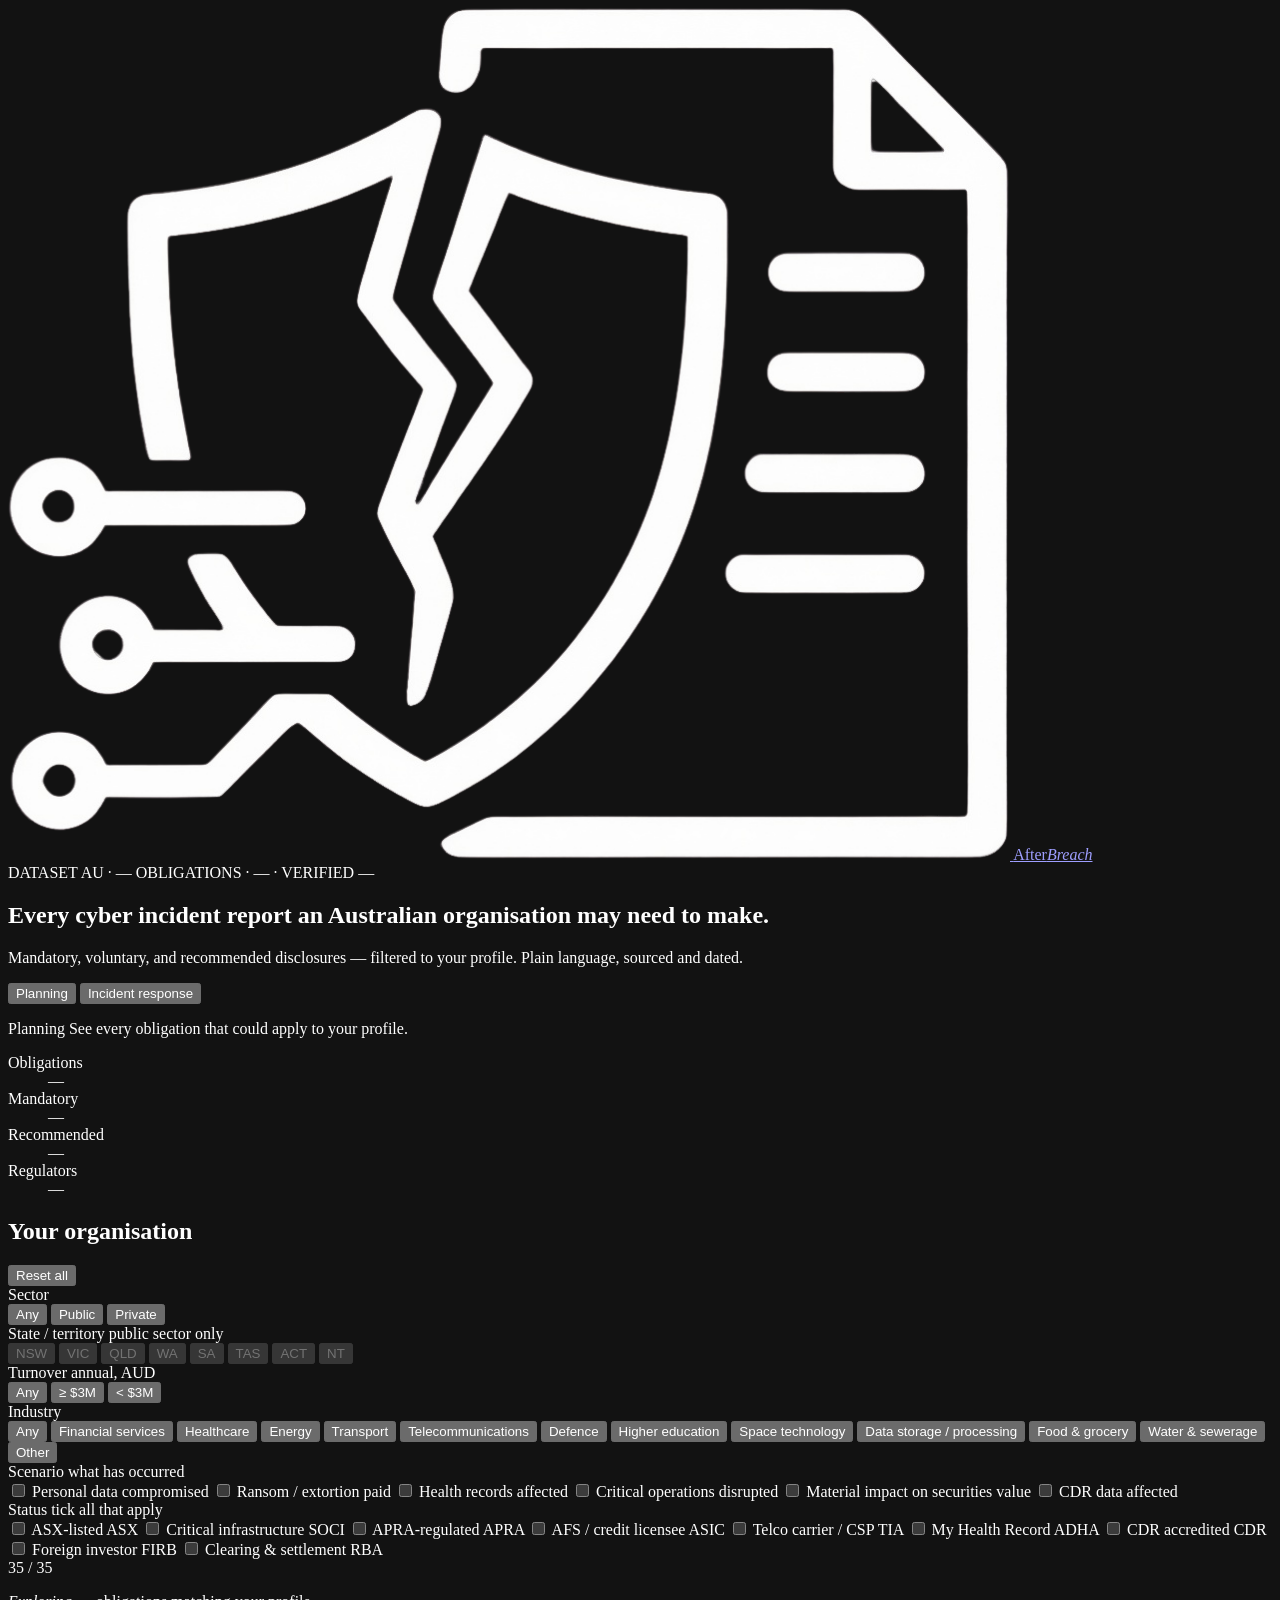
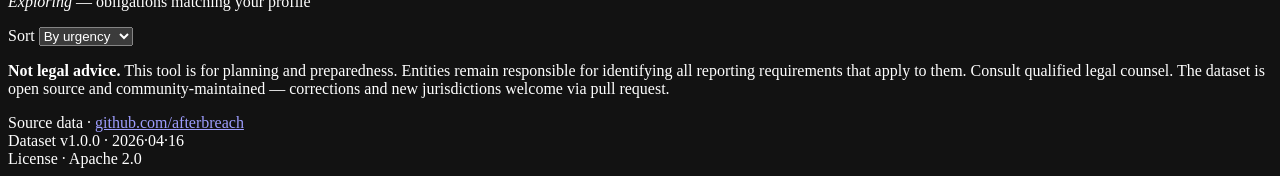
==== commit b2e9d08f: "Fix asset paths on Vercel — absolute instead of relative Vercel's trailingSlash=false means /austral" ====
--- a/web/australia/index.html
+++ b/web/australia/index.html
@@ -10,7 +10,7 @@
     <link rel="preconnect" href="https://fonts.googleapis.com">
     <link rel="preconnect" href="https://fonts.gstatic.com" crossorigin>
     <link href="https://fonts.googleapis.com/css2?family=Geist:wght@300..700&family=Geist+Mono:wght@300..600&display=swap" rel="stylesheet">
-    <link rel="stylesheet" href="styles.css">
+    <link rel="stylesheet" href="/australia/styles.css">
 </head>
 <body>
 
@@ -21,7 +21,7 @@
 <header class="topbar">
     <div class="topbar-inner">
         <a href="/" class="brand" aria-label="AfterBreach home">
-            <img src="../AfterBreach_Logo.svg" alt="" class="brand-mark">
+            <img src="/AfterBreach_Logo.svg" alt="" class="brand-mark">
             <span class="brand-word">After<i>Breach</i></span>
         </a>
         <div class="topbar-meta" aria-label="Dataset information">
@@ -1801,7 +1801,7 @@
 }
 </script>
 
-<script src="app.js"></script>
+<script src="/australia/app.js"></script>
 
 </body>
 </html>
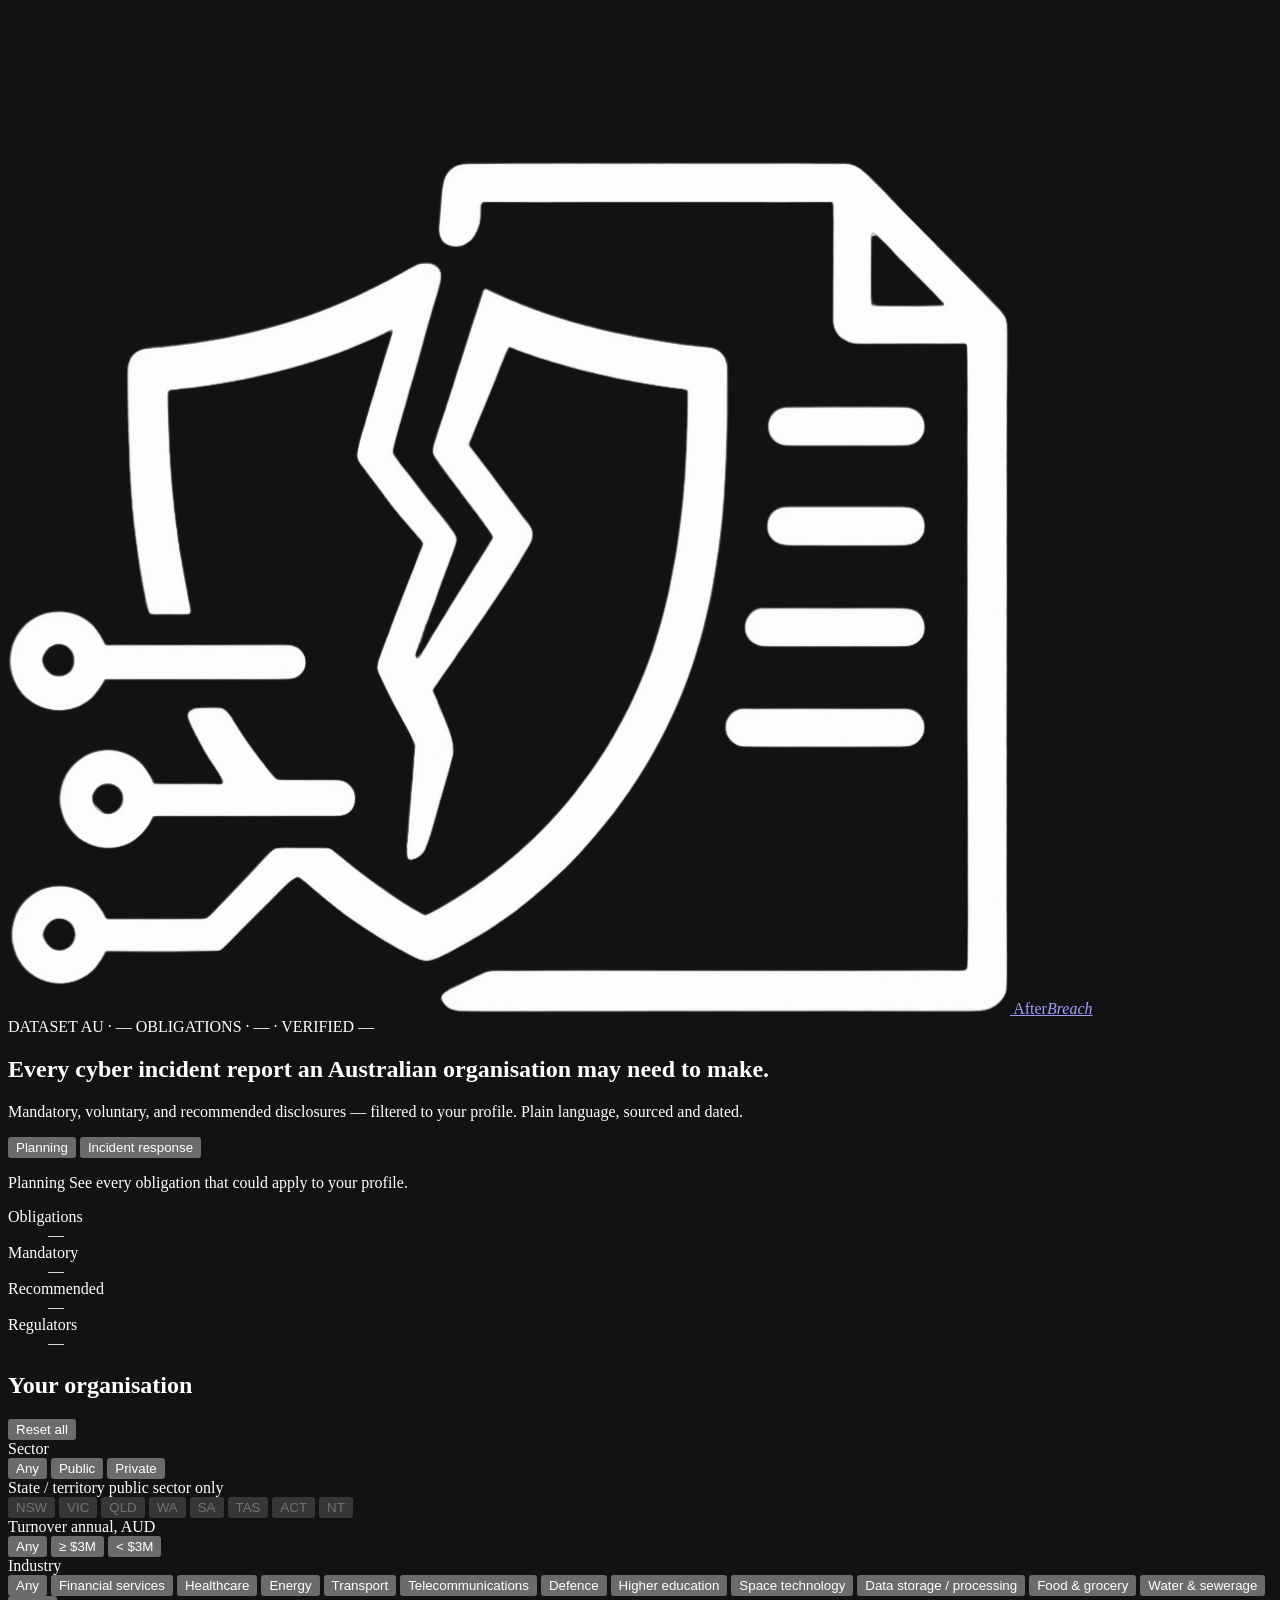
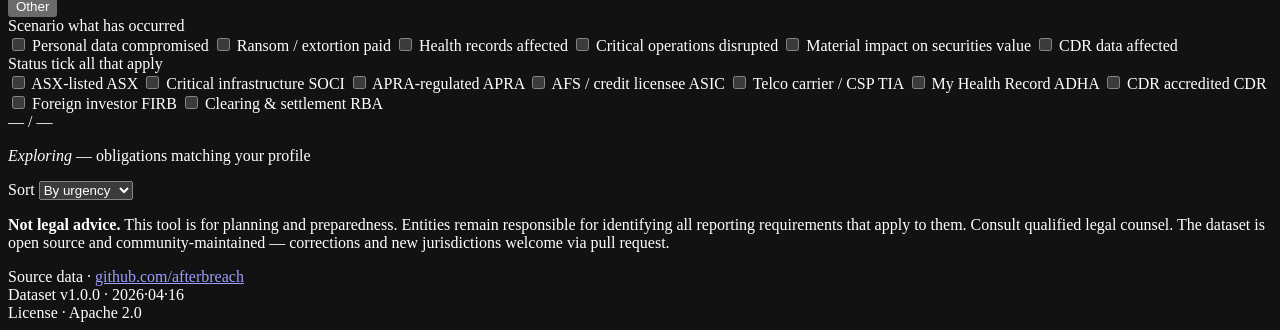
==== commit 10591e65: "Background shader + entrance animations + stat count-up Background: - New web/australia/bg-shader.js" ====
--- a/web/australia/index.html
+++ b/web/australia/index.html
@@ -14,7 +14,7 @@
 </head>
 <body>
 
-<div class="atmosphere" aria-hidden="true"></div>
+<canvas id="bg-shader" class="bg-shader" aria-hidden="true"></canvas>
 <div class="grain" aria-hidden="true"></div>
 
 <!-- ================= TOPBAR ================= -->
@@ -267,9 +267,9 @@
         <header class="results-head">
             <div class="results-count">
                 <div class="count-numerals">
-                    <span class="count-main" id="count-main">35</span>
+                    <span class="count-main" id="count-main">—</span>
                     <span class="count-divider">/</span>
-                    <span class="count-total" id="count-total">35</span>
+                    <span class="count-total" id="count-total">—</span>
                 </div>
                 <p class="count-label"><em id="count-mode">Exploring</em> — obligations matching your profile</p>
             </div>
@@ -1801,6 +1801,7 @@
 }
 </script>
 
+<script src="/australia/bg-shader.js" defer></script>
 <script src="/australia/app.js"></script>
 
 </body>
